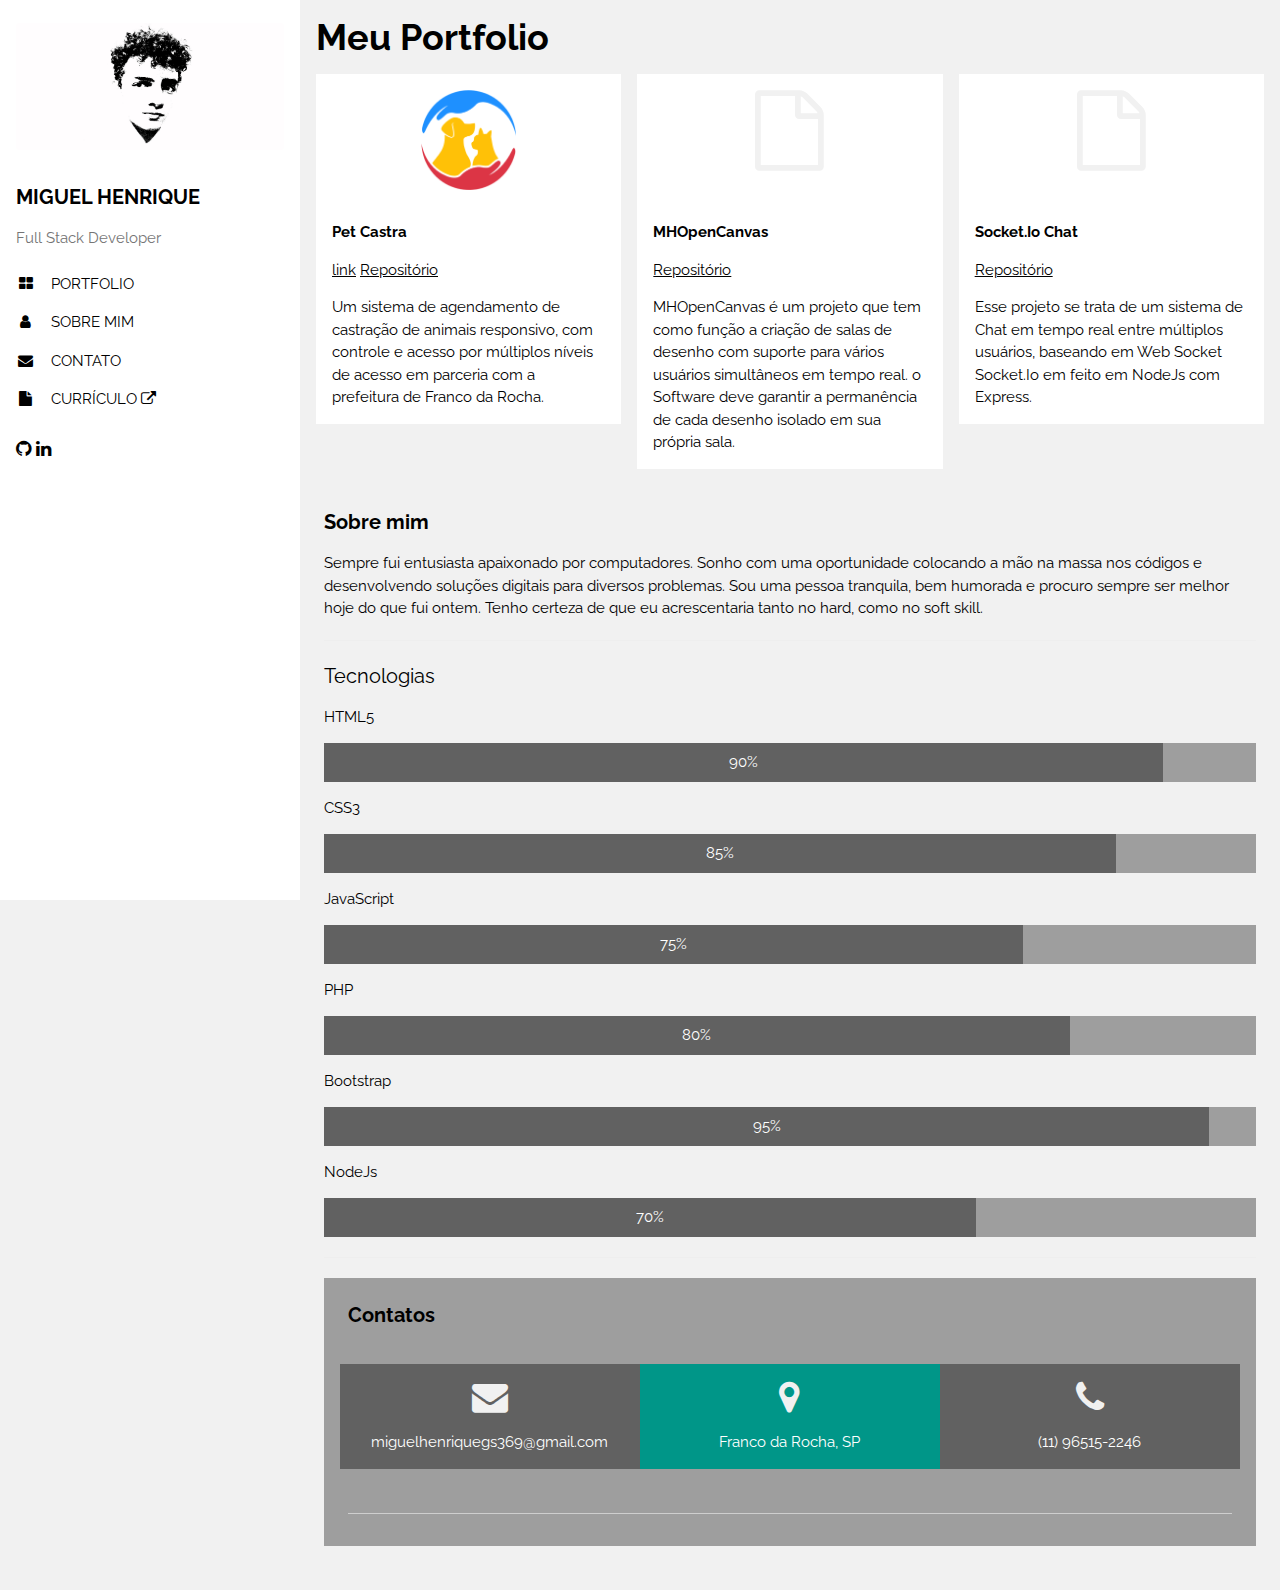
==== index.html @ a4852300 "pequenos ajustes" ====
<!DOCTYPE html>
<html>
<head>
<title>Meu Portfolio</title>
<meta charset="UTF-8">
<meta name="viewport" content="width=device-width, initial-scale=1">
<link rel="stylesheet" href="https://www.w3schools.com/w3css/4/w3.css">
<link rel="stylesheet" href="https://fonts.googleapis.com/css?family=Raleway">
<link rel="stylesheet" href="https://cdnjs.cloudflare.com/ajax/libs/font-awesome/4.7.0/css/font-awesome.min.css">
<style>
body,h1,h2,h3,h4,h5,h6 {font-family: "Raleway", sans-serif}
.link {font-style: none; text-decoration: none;}
</style>
</head>
<body class="w3-light-grey w3-content" style="max-width:1600px">

<!-- Sidebar/menu -->
<nav class="w3-sidebar w3-collapse w3-white w3-animate-left" style="z-index:3;width:300px;" id="mySidebar"><br>
  <div class="w3-container">
    <a href="#" onclick="w3_close()" class="w3-hide-large w3-right w3-jumbo w3-padding w3-hover-grey" title="close menu">
      <i class="fa fa-remove"></i>
    </a>
    <img src="./Imagens/Foto perfil.jpg" style="width:100%;" class="w3-round"><br><br>
    <h4><b>MIGUEL HENRIQUE</b></h4>
    <p class="w3-text-grey">Full Stack Developer</p>
  </div>
  <div class="w3-bar-block">
    <a href="#portfolio" onclick="w3_close()" class="w3-bar-item w3-button w3-padding"><i class="fa fa-th-large fa-fw w3-margin-right"></i>PORTFOLIO</a> 
    <a href="#about" onclick="w3_close()" class="w3-bar-item w3-button w3-padding"><i class="fa fa-user fa-fw w3-margin-right"></i>SOBRE MIM</a> 
    <a href="#contact" onclick="w3_close()" class="w3-bar-item w3-button w3-padding"><i class="fa fa-envelope fa-fw w3-margin-right"></i>CONTATO</a>
    <a href="./curriculum.html" target="_blank" class="w3-bar-item w3-button w3-padding"><i class="fa fa-file fa-fw w3-margin-right"></i>CURRÍCULO <i class="fa fa-external-link"></i></a> 
  </div>
  <div class="w3-panel w3-large">
    <a href="https://github.com/LeugiMH/" class="link" target="_blank">
        <i class="fa fa-github w3-hover-opacity"></i>
    </a>
    <a href="https://linkedin.com/in/miguel04/" class="link" target="_blank">
        <i class="fa fa-linkedin w3-hover-opacity"></i>
    </a>
  </div>
</nav>

<!-- Overlay effect when opening sidebar on small screens -->
<div class="w3-overlay w3-hide-large w3-animate-opacity" onclick="w3_close()" style="cursor:pointer" title="close side menu" id="myOverlay"></div>

<!-- !PAGE CONTENT! -->
<div class="w3-main" style="margin-left:300px">

  <!-- Header -->
	<header id="portfolio">
		<span class="w3-button w3-hide-large w3-xxlarge w3-hover-text-grey" onclick="w3_open()"><i class="fa fa-bars"></i></span>
		<div class="w3-container">
		<h1><b>Meu Portfolio</b></h1>
		</div>
	</header>
  
  <!-- First Photo Grid-->
  	<div class="w3-row-padding">
		<div class="w3-third w3-container w3-margin-bottom">
			<div class="w3-container w3-white">
				<center>
					<img src="./Imagens/LogoCP.png" alt="PetCastra" style="height:100px" class="w3-hover-opacity w3-margin">
				</center>
				<p><b>Pet Castra</b></p>
				<p>
					<a href="http://castracao.francodarocha.sp.gov.br/">link</a>
					<a href="https://github.com/Lonlas/CastraPet">Repositório</a><br>
				</p>
				<p>
					Um sistema de agendamento de castração de animais responsivo, com controle e acesso por múltiplos níveis de acesso em parceria com a prefeitura de Franco da Rocha.
				</p>
			</div>
		</div>
		<div class="w3-third w3-container w3-margin-bottom">
			<div class="w3-container w3-white">
				<center>
					<i class="fa fa-file-o w3-text-light-grey w3-margin" style="height:100px; font-size: 80px;"></i>
				</center>
				<p><b>MHOpenCanvas</b></p>
				<p>
					<a href="https://github.com/LeugiMH/MHOpenCanvas" target="_blank">Repositório</a>
				</p>
				<p>
					MHOpenCanvas é um projeto que tem como função a criação de salas de desenho com suporte para vários usuários simultâneos em tempo real. o Software deve garantir a permanência de cada desenho isolado em sua própria sala.
				</p>
			</div>
		</div>
		<div class="w3-third w3-container w3-margin-bottom">
			<div class="w3-container w3-white">
				<center>
					<i class="fa fa-file-o w3-text-light-grey w3-margin" style="height:100px; font-size: 80px;"></i>
				</center>
				<p><b>Socket.Io Chat</b></p>
				<p>
					<a href="https://github.com/LeugiMH/Socket.io.Chat" target="_blank">Repositório</a>
				</p>
				<p>
					Esse projeto se trata de um sistema de Chat em tempo real entre múltiplos usuários, baseando em Web Socket Socket.Io em feito em NodeJs com Express. 
				</p>
			</div>
		</div>
	</div>

  <!-- Images of Me -->
  <!--
    <div class="w3-row-padding w3-padding-16" id="about">
    <div class="w3-col m6">
      <img src="/w3images/avatar_g.jpg" alt="Me" style="width:100%">
    </div>
    <div class="w3-col m6">
      <img src="/w3images/me2.jpg" alt="Me" style="width:100%">
    </div>
  </div>
-->
  <div class="w3-container w3-padding-large" style="margin-bottom:32px">
    <h4 id="about"><b>Sobre mim</b></h4>
    <p>
        Sempre fui entusiasta apaixonado por computadores. Sonho com uma oportunidade colocando
        a mão na massa nos códigos e desenvolvendo soluções digitais para diversos problemas. Sou
        uma pessoa tranquila, bem humorada e procuro sempre ser melhor hoje do que fui ontem. Tenho
        certeza de que eu acrescentaria tanto no hard, como no soft skill.
    </p>
    <hr>
    
    <h4>Tecnologias</h4>
    <!-- Progress bars / Skills -->
    <p>HTML5</p>
    <div class="w3-grey">
      <div class="w3-container w3-dark-grey w3-padding w3-center" style="width:90%">90%</div>
    </div>
    <p>CSS3</p>
    <div class="w3-grey">
      <div class="w3-container w3-dark-grey w3-padding w3-center" style="width:85%">85%</div>
    </div>
    <p>JavaScript</p>
    <div class="w3-grey">
      <div class="w3-container w3-dark-grey w3-padding w3-center" style="width:75%">75%</div>
    </div>
    <p>PHP</p>
    <div class="w3-grey">
      <div class="w3-container w3-dark-grey w3-padding w3-center" style="width:80%">80%</div>
    </div>
    <p>Bootstrap</p>
    <div class="w3-grey">
      <div class="w3-container w3-dark-grey w3-padding w3-center" style="width:95%">95%</div>
    </div>
    <p>NodeJs</p>
    <div class="w3-grey">
      <div class="w3-container w3-dark-grey w3-padding w3-center" style="width:70%">70%</div>
    </div>
    <hr>
  
  <!-- Contact Section -->
  <div class="w3-container w3-padding-large w3-grey">
    <h4 id="contact"><b>Contatos</b></h4>
    <div class="w3-row-padding w3-center w3-padding-24" style="margin:0 -16px">
      <div class="w3-third w3-dark-grey">
        <p><i class="fa fa-envelope w3-xxlarge w3-text-light-grey"></i></p>
        <p>miguelhenriquegs369@gmail.com</p>
      </div>
      <div class="w3-third w3-teal">
        <p><i class="fa fa-map-marker w3-xxlarge w3-text-light-grey"></i></p>
        <p>Franco da Rocha, SP</p>
      </div>
      <div class="w3-third w3-dark-grey">
        <p><i class="fa fa-phone w3-xxlarge w3-text-light-grey"></i></p>
        <p>(11) 96515-2246</p>
      </div>
    </div>
    <hr class="w3-opacity">
  </div>


<!-- End page content -->
</div>

<script>
// Script to open and close sidebar
function w3_open() {
    document.getElementById("mySidebar").style.display = "block";
    document.getElementById("myOverlay").style.display = "block";
}
 
function w3_close() {
    document.getElementById("mySidebar").style.display = "none";
    document.getElementById("myOverlay").style.display = "none";
}
</script>

</body>
</html>
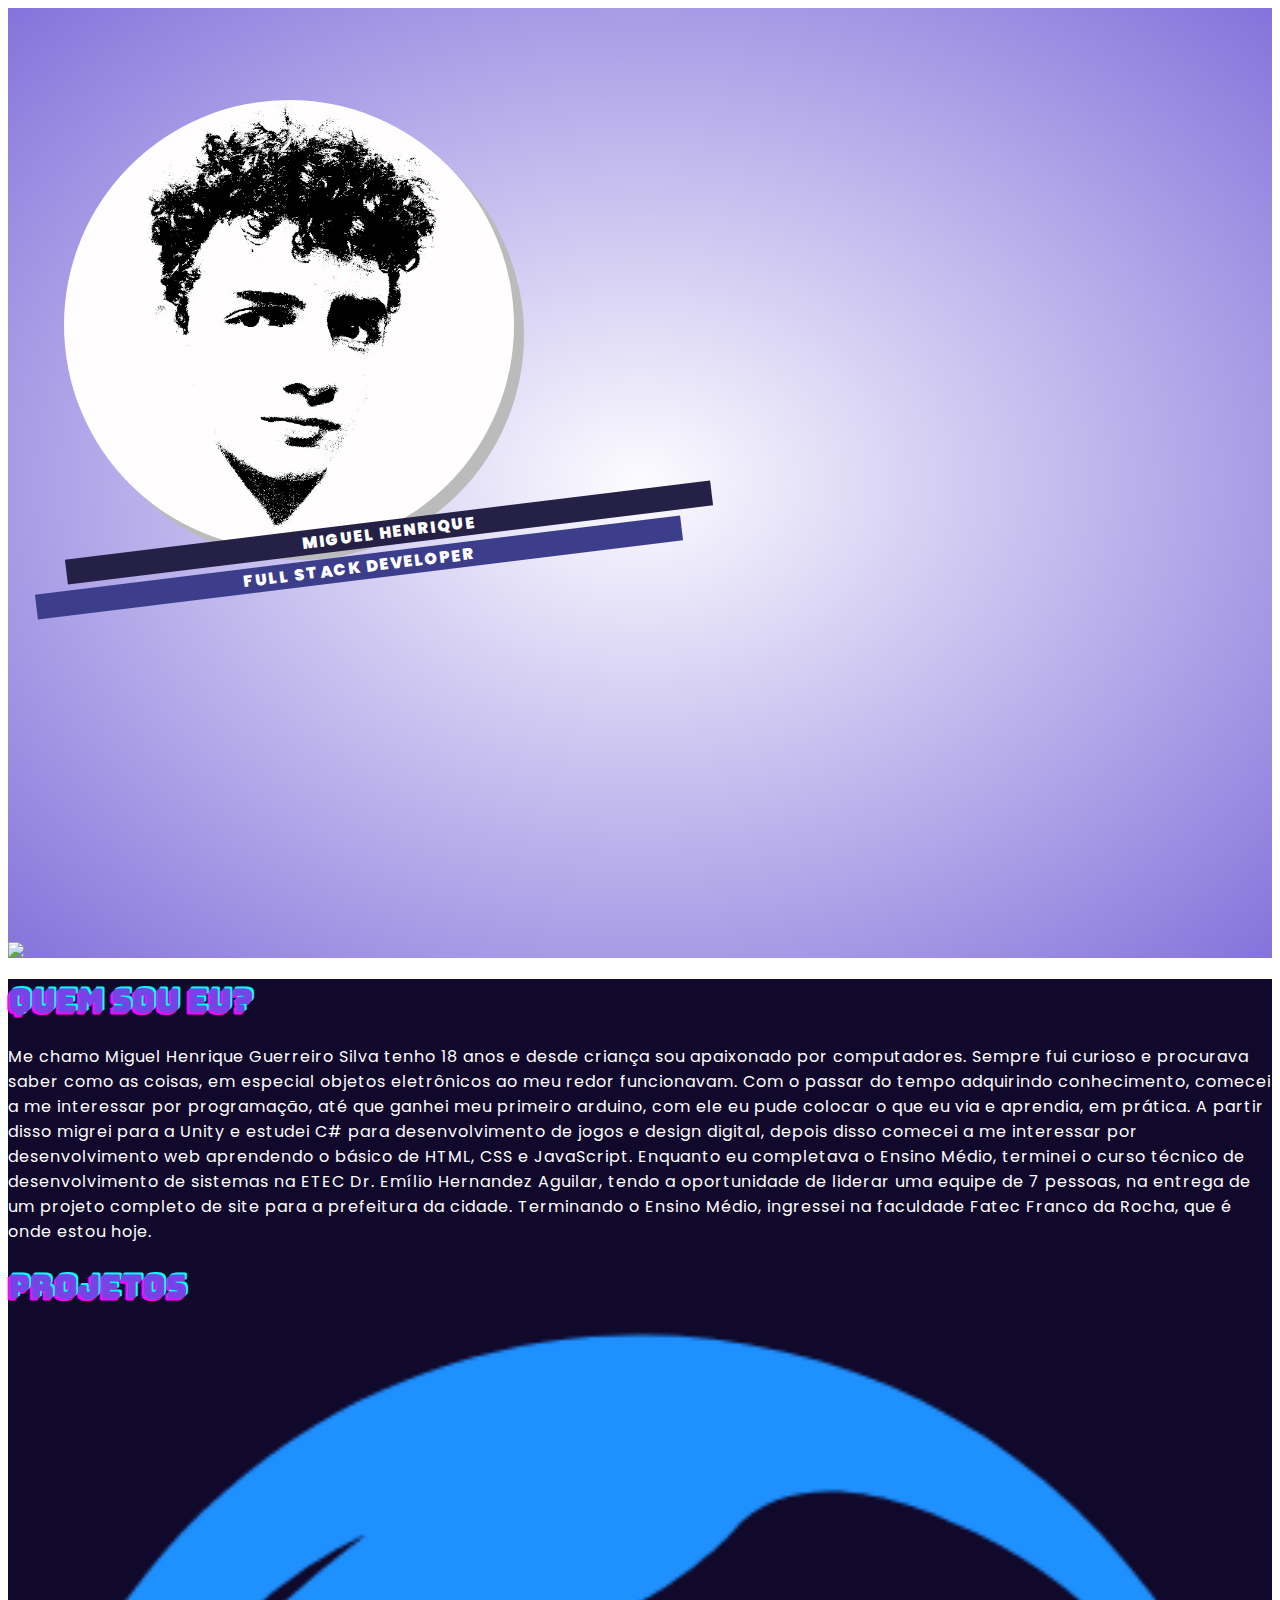
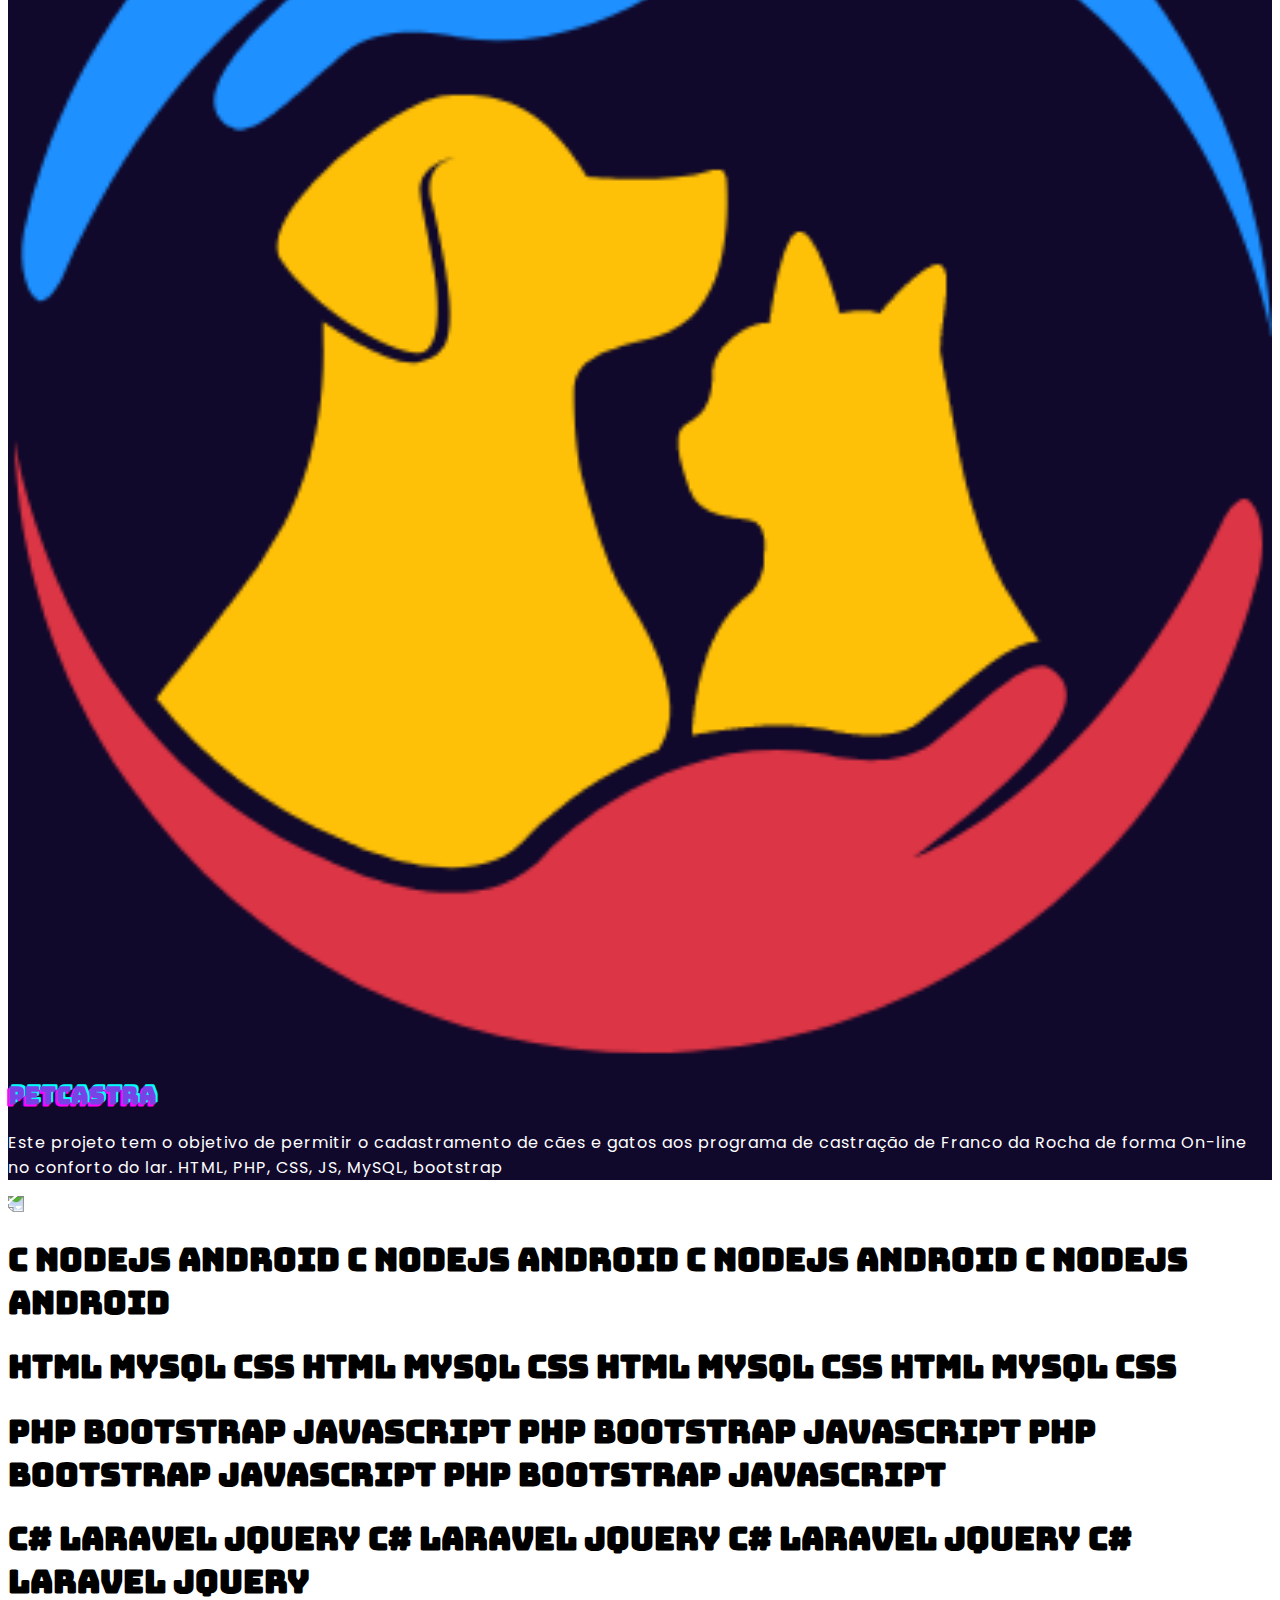
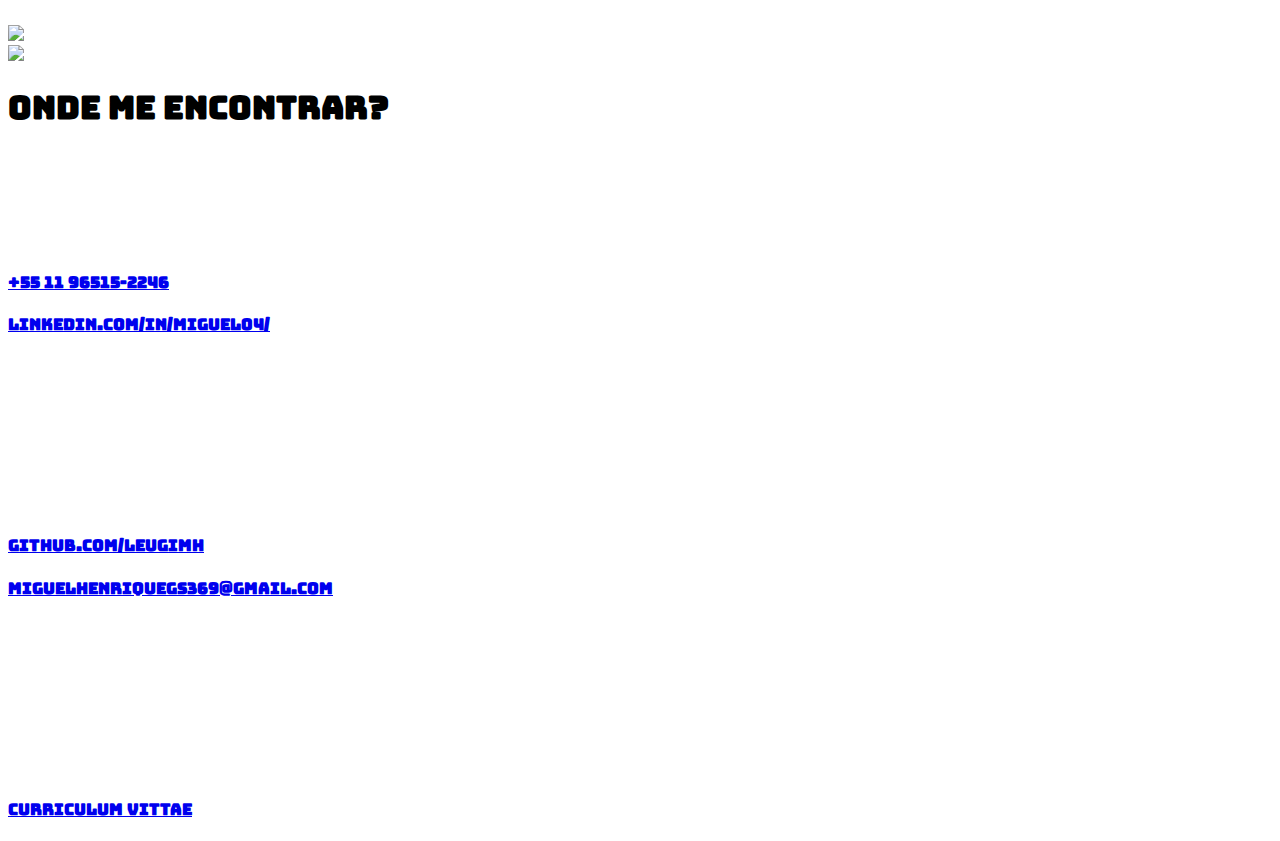
==== commit 6ffdebc7: "add CV file and page" ====
--- a/index.html
+++ b/index.html
@@ -1,191 +1,171 @@
 <!DOCTYPE html>
-<html>
+<html lang="en">
 <head>
-<title>Meu Portfolio</title>
-<meta charset="UTF-8">
-<meta name="viewport" content="width=device-width, initial-scale=1">
-<link rel="stylesheet" href="https://www.w3schools.com/w3css/4/w3.css">
-<link rel="stylesheet" href="https://fonts.googleapis.com/css?family=Raleway">
-<link rel="stylesheet" href="https://cdnjs.cloudflare.com/ajax/libs/font-awesome/4.7.0/css/font-awesome.min.css">
-<style>
-body,h1,h2,h3,h4,h5,h6 {font-family: "Raleway", sans-serif}
-.link {font-style: none; text-decoration: none;}
-</style>
+    <meta charset="UTF-8">
+    <meta http-equiv="X-UA-Compatible" content="IE=edge">
+    <meta name="viewport" content="width=device-width, initial-scale=1.0">
+    <link href="https://cdn.jsdelivr.net/npm/bootstrap@5.3.0-alpha3/dist/css/bootstrap.min.css" rel="stylesheet" integrity="sha384-KK94CHFLLe+nY2dmCWGMq91rCGa5gtU4mk92HdvYe+M/SXH301p5ILy+dN9+nJOZ" crossorigin="anonymous">
+    <link rel="preconnect" href="https://fonts.googleapis.com">
+    <link rel="preconnect" href="https://fonts.gstatic.com" crossorigin>
+    <link href="https://fonts.googleapis.com/css2?family=Bungee&family=Poppins:ital,wght@0,100;0,500;0,900;1,100;1,500;1,900&display=swap" rel="stylesheet">
+    <title>Miguel Henrique</title>
+    <link rel="stylesheet" href="./css/index.css">
+    <link rel="stylesheet" href="./css/texto.css">
+    <link rel="stylesheet" href="./css/responsividade.css">
+    <script src="https://kit.fontawesome.com/cdc4e6a791.js" crossorigin="anonymous"></script>
 </head>
-<body class="w3-light-grey w3-content" style="max-width:1600px">
-
-<!-- Sidebar/menu -->
-<nav class="w3-sidebar w3-collapse w3-white w3-animate-left" style="z-index:3;width:300px;" id="mySidebar"><br>
-  <div class="w3-container">
-    <a href="#" onclick="w3_close()" class="w3-hide-large w3-right w3-jumbo w3-padding w3-hover-grey" title="close menu">
-      <i class="fa fa-remove"></i>
-    </a>
-    <img src="./Imagens/Foto perfil.jpg" style="width:100%;" class="w3-round"><br><br>
-    <h4><b>MIGUEL HENRIQUE</b></h4>
-    <p class="w3-text-grey">Full Stack Developer</p>
-  </div>
-  <div class="w3-bar-block">
-    <a href="#portfolio" onclick="w3_close()" class="w3-bar-item w3-button w3-padding"><i class="fa fa-th-large fa-fw w3-margin-right"></i>PORTFOLIO</a> 
-    <a href="#about" onclick="w3_close()" class="w3-bar-item w3-button w3-padding"><i class="fa fa-user fa-fw w3-margin-right"></i>SOBRE MIM</a> 
-    <a href="#contact" onclick="w3_close()" class="w3-bar-item w3-button w3-padding"><i class="fa fa-envelope fa-fw w3-margin-right"></i>CONTATO</a>
-    <a href="./curriculum.html" target="_blank" class="w3-bar-item w3-button w3-padding"><i class="fa fa-file fa-fw w3-margin-right"></i>CURRÍCULO <i class="fa fa-external-link"></i></a> 
-  </div>
-  <div class="w3-panel w3-large">
-    <a href="https://github.com/LeugiMH/" class="link" target="_blank">
-        <i class="fa fa-github w3-hover-opacity"></i>
-    </a>
-    <a href="https://linkedin.com/in/miguel04/" class="link" target="_blank">
-        <i class="fa fa-linkedin w3-hover-opacity"></i>
-    </a>
-  </div>
-</nav>
-
-<!-- Overlay effect when opening sidebar on small screens -->
-<div class="w3-overlay w3-hide-large w3-animate-opacity" onclick="w3_close()" style="cursor:pointer" title="close side menu" id="myOverlay"></div>
-
-<!-- !PAGE CONTENT! -->
-<div class="w3-main" style="margin-left:300px">
-
-  <!-- Header -->
-	<header id="portfolio">
-		<span class="w3-button w3-hide-large w3-xxlarge w3-hover-text-grey" onclick="w3_open()"><i class="fa fa-bars"></i></span>
-		<div class="w3-container">
-		<h1><b>Meu Portfolio</b></h1>
-		</div>
-	</header>
-  
-  <!-- First Photo Grid-->
-  	<div class="w3-row-padding">
-		<div class="w3-third w3-container w3-margin-bottom">
-			<div class="w3-container w3-white">
-				<center>
-					<img src="./Imagens/LogoCP.png" alt="PetCastra" style="height:100px" class="w3-hover-opacity w3-margin">
-				</center>
-				<p><b>Pet Castra</b></p>
-				<p>
-					<a href="http://castracao.francodarocha.sp.gov.br/">link</a>
-					<a href="https://github.com/Lonlas/CastraPet">Repositório</a><br>
-				</p>
-				<p>
-					Um sistema de agendamento de castração de animais responsivo, com controle e acesso por múltiplos níveis de acesso em parceria com a prefeitura de Franco da Rocha.
-				</p>
-			</div>
-		</div>
-		<div class="w3-third w3-container w3-margin-bottom">
-			<div class="w3-container w3-white">
-				<center>
-					<i class="fa fa-file-o w3-text-light-grey w3-margin" style="height:100px; font-size: 80px;"></i>
-				</center>
-				<p><b>MHOpenCanvas</b></p>
-				<p>
-					<a href="https://github.com/LeugiMH/MHOpenCanvas" target="_blank">Repositório</a>
-				</p>
-				<p>
-					MHOpenCanvas é um projeto que tem como função a criação de salas de desenho com suporte para vários usuários simultâneos em tempo real. o Software deve garantir a permanência de cada desenho isolado em sua própria sala.
-				</p>
-			</div>
-		</div>
-		<div class="w3-third w3-container w3-margin-bottom">
-			<div class="w3-container w3-white">
-				<center>
-					<i class="fa fa-file-o w3-text-light-grey w3-margin" style="height:100px; font-size: 80px;"></i>
-				</center>
-				<p><b>Socket.Io Chat</b></p>
-				<p>
-					<a href="https://github.com/LeugiMH/Socket.io.Chat" target="_blank">Repositório</a>
-				</p>
-				<p>
-					Esse projeto se trata de um sistema de Chat em tempo real entre múltiplos usuários, baseando em Web Socket Socket.Io em feito em NodeJs com Express. 
-				</p>
-			</div>
-		</div>
-	</div>
-
-  <!-- Images of Me -->
-  <!--
-    <div class="w3-row-padding w3-padding-16" id="about">
-    <div class="w3-col m6">
-      <img src="/w3images/avatar_g.jpg" alt="Me" style="width:100%">
-    </div>
-    <div class="w3-col m6">
-      <img src="/w3images/me2.jpg" alt="Me" style="width:100%">
-    </div>
-  </div>
--->
-  <div class="w3-container w3-padding-large" style="margin-bottom:32px">
-    <h4 id="about"><b>Sobre mim</b></h4>
-    <p>
-        Sempre fui entusiasta apaixonado por computadores. Sonho com uma oportunidade colocando
-        a mão na massa nos códigos e desenvolvendo soluções digitais para diversos problemas. Sou
-        uma pessoa tranquila, bem humorada e procuro sempre ser melhor hoje do que fui ontem. Tenho
-        certeza de que eu acrescentaria tanto no hard, como no soft skill.
-    </p>
-    <hr>
-    
-    <h4>Tecnologias</h4>
-    <!-- Progress bars / Skills -->
-    <p>HTML5</p>
-    <div class="w3-grey">
-      <div class="w3-container w3-dark-grey w3-padding w3-center" style="width:90%">90%</div>
-    </div>
-    <p>CSS3</p>
-    <div class="w3-grey">
-      <div class="w3-container w3-dark-grey w3-padding w3-center" style="width:85%">85%</div>
-    </div>
-    <p>JavaScript</p>
-    <div class="w3-grey">
-      <div class="w3-container w3-dark-grey w3-padding w3-center" style="width:75%">75%</div>
-    </div>
-    <p>PHP</p>
-    <div class="w3-grey">
-      <div class="w3-container w3-dark-grey w3-padding w3-center" style="width:80%">80%</div>
-    </div>
-    <p>Bootstrap</p>
-    <div class="w3-grey">
-      <div class="w3-container w3-dark-grey w3-padding w3-center" style="width:95%">95%</div>
-    </div>
-    <p>NodeJs</p>
-    <div class="w3-grey">
-      <div class="w3-container w3-dark-grey w3-padding w3-center" style="width:70%">70%</div>
-    </div>
-    <hr>
-  
-  <!-- Contact Section -->
-  <div class="w3-container w3-padding-large w3-grey">
-    <h4 id="contact"><b>Contatos</b></h4>
-    <div class="w3-row-padding w3-center w3-padding-24" style="margin:0 -16px">
-      <div class="w3-third w3-dark-grey">
-        <p><i class="fa fa-envelope w3-xxlarge w3-text-light-grey"></i></p>
-        <p>miguelhenriquegs369@gmail.com</p>
-      </div>
-      <div class="w3-third w3-teal">
-        <p><i class="fa fa-map-marker w3-xxlarge w3-text-light-grey"></i></p>
-        <p>Franco da Rocha, SP</p>
-      </div>
-      <div class="w3-third w3-dark-grey">
-        <p><i class="fa fa-phone w3-xxlarge w3-text-light-grey"></i></p>
-        <p>(11) 96515-2246</p>
-      </div>
-    </div>
-    <hr class="w3-opacity">
-  </div>
-
-
-<!-- End page content -->
-</div>
-
-<script>
-// Script to open and close sidebar
-function w3_open() {
-    document.getElementById("mySidebar").style.display = "block";
-    document.getElementById("myOverlay").style.display = "block";
-}
- 
-function w3_close() {
-    document.getElementById("mySidebar").style.display = "none";
-    document.getElementById("myOverlay").style.display = "none";
-}
-</script>
-
+<body>
+    <section class="sec1">
+        <div class="splash">
+            <div class="icons">
+                <div class="icon i1">
+                    <img src="./Imagens/Foto perfil.jpg" height="100%" id="fotoPerfil" alt="">
+                </div>
+                <div class="icon i2"></div>
+                <div class="Nome py-3 h3" data-paralax="2">MIGUEL HENRIQUE</div>
+                <div class="Job py-2 h4" data-paralax="3">FULL STACK DEVELOPER</div>
+            </div>
+            <div class="blobs">
+                <div class="container-fluid p-0 blob b1" data-paralax="-3.3"></div>
+                <div class="container-fluid p-0 blob b2" data-paralax="-6.6"></div>
+                <div class="container-fluid p-0 blob blob-galaxia" data-paralax="-9.9"></div>
+            </div>
+        </div>
+        <div class="sistemP"></div>
+        <div class="wave1">
+            <img src="./Imagens/onda1.png" class="onda" width="100%">
+        </div>
+    </section>
+    <section class="sec2 row container-fluid p-0 px-sm-5 m-0" style="background: #11092C;">
+        <div class="col-xxl-6 px-3">
+            <div class="row px-lg-5">
+                <h1 class="display-1 h glitch text-start p-lg-5">
+                    QUEM SOU EU?
+                </h1>
+            </div>
+            <div class="row px-lg-6" style="color: white;">
+                <p class="h4">
+                    Me chamo <span class="destaque">Miguel Henrique Guerreiro Silva</span> tenho 18 anos e desde criança sou apaixonado por computadores. Sempre fui <span class="destaque">curioso</span> e procurava saber como as coisas, em especial objetos eletrônicos ao meu redor funcionavam. Com o passar do tempo adquirindo conhecimento, comecei a me interessar por programação, até que ganhei meu primeiro <span class="destaque">arduino</span>, com ele eu pude colocar o que eu via e aprendia, em prática. A partir disso migrei para a <span class="destaque">Unity </span> e estudei <span class="destaque">C# </span> para <span class="destaque"> desenvolvimento de jogos </span> e <span class="destaque"> design digital</span>, depois disso comecei a me interessar por <span class="destaque">desenvolvimento web</span> aprendendo o básico de <span class="destaque">HTML</span>, <span class="destaque">CSS</span> e <span class="destaque">JavaScript</span>. Enquanto eu completava o Ensino Médio, terminei o curso <span class="destaque">técnico de desenvolvimento de sistemas</span> na <span class="destaque">ETEC Dr. Emílio Hernandez Aguilar</span>, tendo a oportunidade de <span class="destaque">liderar</span> uma equipe de 7 pessoas, na entrega de um <span class="destaque">projeto completo de site para a prefeitura da cidade</span>. Terminando o Ensino Médio, ingressei na  faculdade <span class="destaque">Fatec Franco da Rocha</span>, que é onde estou hoje.                    
+                </p>
+            </div>    
+        </div>
+        <div class="col-xxl-6 px-3">
+            <div class="row px-lg-5 mt-3 mt-xxl-0">
+                <h1 class="display-1 h glitch text-start p-lg-5">
+                    Projetos
+                </h1>
+            </div>
+            <div class="row px-lg-6 mt-3" style="color: white;">
+                <div class="col-lg-3">
+                    <a href="http://castracao.francodarocha.sp.gov.br/sobre" target="_blank">
+                        <img src="Imagens/LogoCP.png" class="p-3 img bg-white" width="100%">
+                    </a>
+                </div>
+                <div class="col-lg-9 mt-2 mt-lg-0">
+                    <h2 class="h2 glitch h">
+                        PetCastra
+                    </h2>
+                    <p class="h4">
+                        Este projeto tem o objetivo de permitir o cadastramento de cães e gatos aos programa de castração de Franco da Rocha de forma On-line no conforto do lar. <span class="destaque">HTML, PHP, CSS, JS, MySQL, bootstrap</span>
+                    </p>
+                </div>
+            </div>    
+        </div>
+    </section>
+    <section class="sec3 container-fluid p-0 position-relative">
+            <img src="./Imagens/onda1.png" width="100%" class="onda position-absolute" style="transform: rotate(180deg); top: -1px; z-index: 1;">
+            <div class="slideContainer">
+                <div class="slide">
+                    <div class="slideRow" data-slide="10">
+                        <h1 class="h glow">C NODEJS ANDROID C NODEJS ANDROID C NODEJS ANDROID C NODEJS ANDROID</h1>
+                    </div>
+                </div>
+                <div class="slide">
+                    <div class="slideRow" data-slide="-10">
+                        <h1 class="h glow" >HTML MYSQL CSS HTML MYSQL CSS HTML MYSQL CSS HTML MYSQL CSS</h1>
+                    </div>
+                </div>
+                <div class="slide">
+                    <div class="slideRow" data-slide="10">
+                        <h1 class="h glow">PHP BOOTSTRAP JAVASCRIPT PHP BOOTSTRAP JAVASCRIPT PHP BOOTSTRAP JAVASCRIPT PHP BOOTSTRAP JAVASCRIPT</h1>
+                    </div>
+                </div>
+                <div class="slide">
+                    <div class="slideRow" data-slide="-10">
+                        <h1 class="h glow">C# LARAVEL JQUERY C# LARAVEL JQUERY C# LARAVEL JQUERY C# LARAVEL JQUERY</h1>
+                    </div>
+                </div>
+            </div>
+        <img src="Imagens/onda.png" class="onda position-absolute" width="100%" style="bottom:-1px;">
+    </section>
+    <section class="sec4 container-fluid p-0 row m-0">
+        <div class="row m-0">
+            <div class="col-xl-6">
+                <img src="Imagens/astronauta.png" class="onda astronauta" width="100%" data-paralax="-3">
+            </div>
+            <div class="col-xl-6">
+                <div class="container-fluid m-0">
+                    <h1 class="display-1 h">
+                        Onde me encontrar?
+                    </h1>
+                    <a href="https://wa.me/5511965152246" target="_blank" class="row m-0 my-3 my-md-5  contatos">
+                        <div class="col-3 d-flex text-center justify-content-center align-items-center bg-white" style=" height:100px;">
+                            <i class="fa-brands fa-square-whatsapp icone" style="color:#25D366;"></i>
+                        </div>
+                        <div class="col-9 d-flex align-items-center justify-content-center">
+                            <h4 class="h m-0 contato-texto">
+                                +55 11 96515-2246
+                            </h4> 
+                        </div>
+                    </a>
+                    <a href="https://linkedin.com/in/miguel04/" target="_blank" class="row m-0 my-3 my-md-5 contatos">
+                        <div class="col-9 d-flex text-center justify-content-center align-items-center" style=" height:100px;">
+                            <h4 class="h m-0 contato-texto">
+                                linkedin.com/in/miguel04/
+                            </h4> 
+                        </div>
+                        <div class="col-3 d-flex align-items-center justify-content-center bg-white">
+                            <i class="fa-brands fa-linkedin icone" style="color:#0077B5;"></i>
+                        </div>
+                    </a>
+                    <a href="https://github.com/LeugiMH" target="_blank" class="row m-0 my-3 my-md-5 contatos">
+                        <div class="col-3 d-flex text-center justify-content-center align-items-center bg-white" style=" height:100px;">
+                            <i class="fa-brands fa-github icone" style="color:black;"></i>
+                        </div>
+                        <div class="col-9 d-flex align-items-center justify-content-center">
+                            <h4 class="h m-0 contato-texto">
+                                github.com/LeugiMH
+                            </h4> 
+                        </div>
+                    </a>
+                    <a href="mailto:miguelhenriquegs369@gmail.com"class="row m-0 my-3 my-md-5 contatos">
+                        <div class="col-9 d-flex text-center justify-content-center align-items-center" style=" height:100px;">
+                            <h4 class="h m-0 contato-texto">
+                                miguelhenriquegs369@gmail.com
+                            </h4> 
+                        </div>
+                        <div class="col-3 d-flex align-items-center justify-content-center bg-white">
+                            <i class="fa-solid fa-envelope icone" style="color: var(--cor2);"></i>
+                        </div>
+                    </a>
+                    <a href="curriculum.html"class="row m-0 my-3 my-md-5 contatos">
+                        <div class="col-3 d-flex text-center justify-content-center align-items-center bg-white" style=" height:100px;">
+                            <i class="fa-solid fa-id-card icone" style="color: var(--cor3);"></i>
+                        </div>
+                        <div class="col-9 d-flex align-items-center justify-content-center ">
+                            <h4 class="h m-0 contato-texto">
+                                Curriculum Vittae
+                            </h4> 
+                        </div>
+                    </a>
+                </div>
+            </div>
+        </div>
+    </section>
+    <section class="sec5 container-fluid p-0">
+        <!--<img src="./Imagens/onda.png" width="100%" class="onda position-relative" style="transform: rotate(180deg); top: -2px;">-->
+    </section>
+    <script src="https://cdn.jsdelivr.net/npm/bootstrap@5.3.0-alpha3/dist/js/bootstrap.bundle.min.js" integrity="sha384-ENjdO4Dr2bkBIFxQpeoTz1HIcje39Wm4jDKdf19U8gI4ddQ3GYNS7NTKfAdVQSZe" crossorigin="anonymous"></script>
+    <script src="./js/index.js"></script>
 </body>
 </html>
--- a/css/index.css
+++ b/css/index.css
@@ -0,0 +1,129 @@
+:root
+{
+    --gab-blob:50px;
+    --blob-size:calc(1.5);
+    --blob-width:calc(500px);
+    --blob-height:calc(415px);
+    --icon-size:450px;
+    --sec1-height:950px;
+}
+body
+{
+    overflow-x: auto;
+}
+.sec1{
+    background: radial-gradient( #fcfcff,#8473db);
+    min-height: var(--sec1-height);
+}
+.sec2{
+    min-height: 100px;
+}
+.sistemP{
+    position: absolute;
+    width: 100%;
+    height: var(--sec1-height);
+    background: url(../Imagens/SistemaP.png);
+    background-size: 100vw;
+    background-repeat: no-repeat;
+    z-index: 1;
+}
+.wave1{
+    position: relative;
+    display: flex;
+    align-items: end;
+    width: 100%;
+    height: var(--sec1-height);
+    z-index: 11;
+}
+.splash{
+    position: absolute;
+    top: 100px;
+    left:5%;
+    z-index: 10;
+}
+.Nome{
+    position: relative;
+    bottom: 30px;
+    width: 650px;
+    height: max-content;
+    background: #252045;
+    color: white;
+    transform: rotate(-7deg);
+    z-index: 12;
+}
+.Job{
+    position: relative;
+    bottom: 20px;
+    left: -30px;
+    width: 650px;
+    height: auto;
+    background: #3D3E8B;
+    color: white;
+    transform: rotate(-7deg);
+    z-index: 12;
+}
+
+.icons{
+    position: absolute;
+}
+.icon{
+    height: var(--icon-size);
+    width: var(--icon-size);
+    border-radius: 100%;
+}
+.i1{      
+    background: #fff;
+    display: flex;
+    justify-content: center;
+    overflow: hidden;
+    z-index: 1;
+}
+.i2{
+    background: #bbb;
+    position: absolute;
+    top: 10px;
+    left: 10px;
+    z-index: -1;
+}
+.blobs{
+    position: relative;
+    width: calc(var(--blob-size)*var(--blob-width));
+    height: fit-content;
+    top: -70px;
+    left: 0px;
+}
+.blob{
+    position: absolute;
+
+    height: calc(var(--blob-size)*var(--blob-height));
+    -webkit-mask-image: url(../Imagens/blob.png);
+    -webkit-mask-repeat: no-repeat;
+    -webkit-mask-size: calc(var(--blob-size)*var(--blob-width));
+}
+.blob.b1{
+    background: linear-gradient(135deg, #7e7df1, #111d3f);
+    z-index: -2;
+}
+.blob.b2{
+    background: linear-gradient(135deg, #000, #2523a0);
+    z-index: -3;
+    transform: translate(calc(var(--gab-blob)), calc(var(--gab-blob)));  
+}
+.blob-galaxia{
+    background: url(../Imagens/Space.jpg);
+    background-size: auto;
+    background-repeat: round !important;
+    z-index: -4;
+    transform: translate(calc(var(--gab-blob)*2), calc(var(--gab-blob)*2));
+
+    animation: 50s linear infinite galaxia !important;
+}
+
+@keyframes galaxia{
+    0%{
+        background-position-x: 0px;
+    }
+    100%{
+        background-position-x: -100vw;
+    }
+}
--- a/css/texto.css
+++ b/css/texto.css
@@ -0,0 +1,19 @@
+.h{
+    font-family: 'Bungee';
+}
+.glitch{
+    color: #7843E6;
+    text-shadow: 
+        2px -2px #00FFFF, 
+        -2px 2px#FF00FF;
+}
+p{
+    font-family: 'poppins';
+    letter-spacing: 1px;
+}
+.Nome,.Job{
+    font-family: 'poppins';
+    text-align: center;
+    letter-spacing: 0.1rem;
+    font-weight: 900;
+}--- a/css/responsividade.css
+++ b/css/responsividade.css
@@ -0,0 +1,96 @@
+@media only screen and (min-width: 2000px) {
+    :root{
+        --icon-size:calc(400px * 2);
+        --blob-width:calc(500px * 2);
+        --blob-height:calc(415px * 2);
+        --gab-blob:calc(40px * 2);
+        --sec1-height:calc(900px * 2);
+    }
+    .Nome{
+        bottom: 20px;
+        font-size: 4rem;
+        width: 1200px;
+        padding-top: 5px !important;
+        padding-bottom: 5px !important;
+        height: max-content;
+    }
+    .Job{
+        bottom: 0;
+        font-size: 3rem;
+        padding-top: 2px !important;
+        padding-bottom: 2px !important;
+        width: 1200px;
+        height: max-content;
+    }
+    .blobs{
+        top:-30px;
+    }
+    .splash{
+        bottom: calc(50% + 700px);
+    }
+}
+@media only screen and (max-width:1000px){
+    :root{
+        --icon-size:calc(400px / 2);
+        --blob-width:calc(500px / 2);
+        --blob-height:calc(415px / 2);
+        --gab-blob:calc(40px / 2);
+        --sec1-height:calc(500px);
+    }
+    .Nome{
+        bottom: 20px;
+        font-size: 1rem;
+        width: 350px;
+        padding-top: 5px !important;
+        padding-bottom: 5px !important;
+        height: max-content;
+    }
+    .Job{
+        bottom: 10px;
+        font-size: 0.8rem;
+        padding-top: 2px !important;
+        padding-bottom: 2px !important;
+        width: 350px;
+        height: max-content;
+    }
+    .blobs{
+        top:-30px;
+    }
+    .splash{
+        top: 120px;
+    }
+}
+@media only screen and (max-width:500px){
+    :root{
+        --icon-size:calc(400px / 3);
+        --blob-width:calc(500px / 3);
+        --blob-height:calc(415px / 3);
+        --gab-blob:calc(40px / 3);
+        --sec1-height:300px;
+    }
+    .Nome{
+        bottom: 20px;
+        font-size: 0.8rem;
+        width: 200px;
+        padding-top: 5px !important;
+        padding-bottom: 5px !important;
+        height: max-content;
+    }
+    .Job{
+        bottom: 20px;
+        font-size: 0.6rem;
+        padding-top: 2px !important;
+        padding-bottom: 2px !important;
+        width: 200px;
+        height: max-content;
+    }
+    .blobs{
+        top:-20px;
+    }
+    .splash{
+        top: 50px;
+    }
+    .h{
+        font-size: 1.5rem;
+    }
+}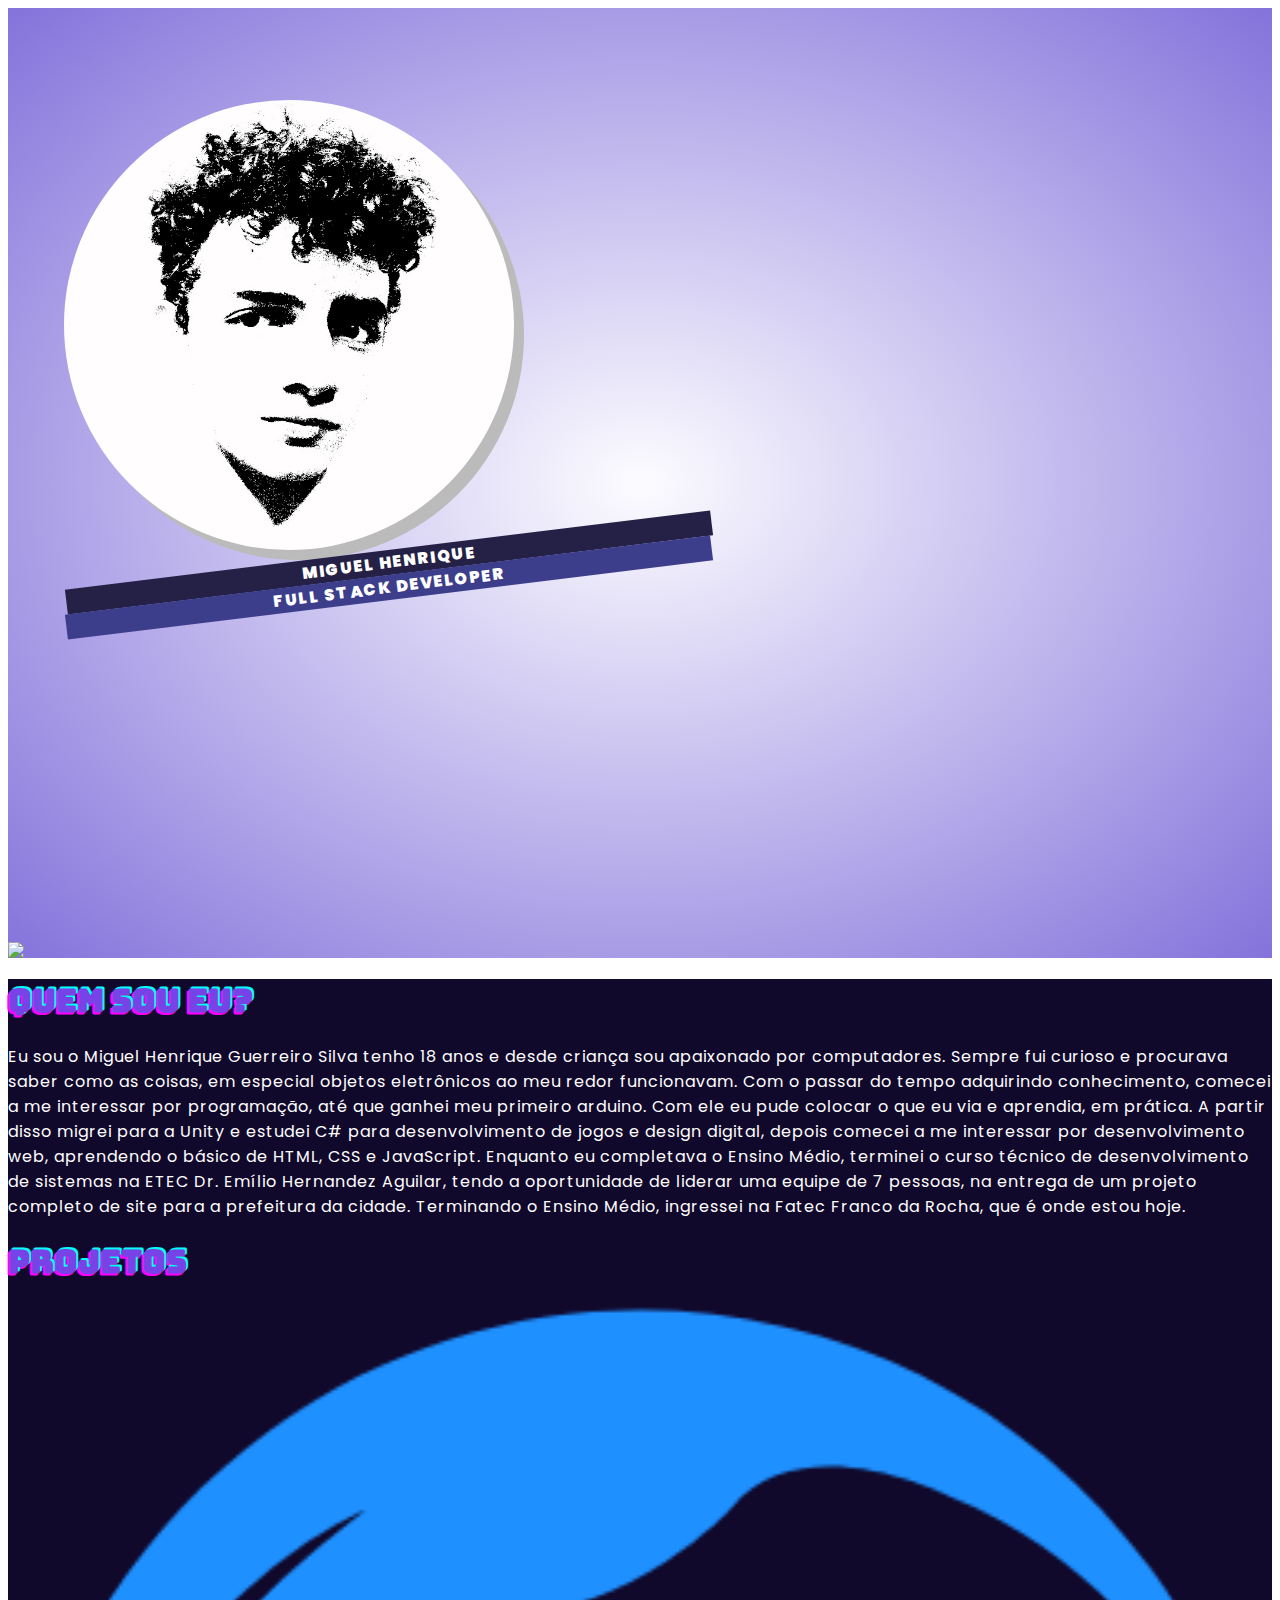
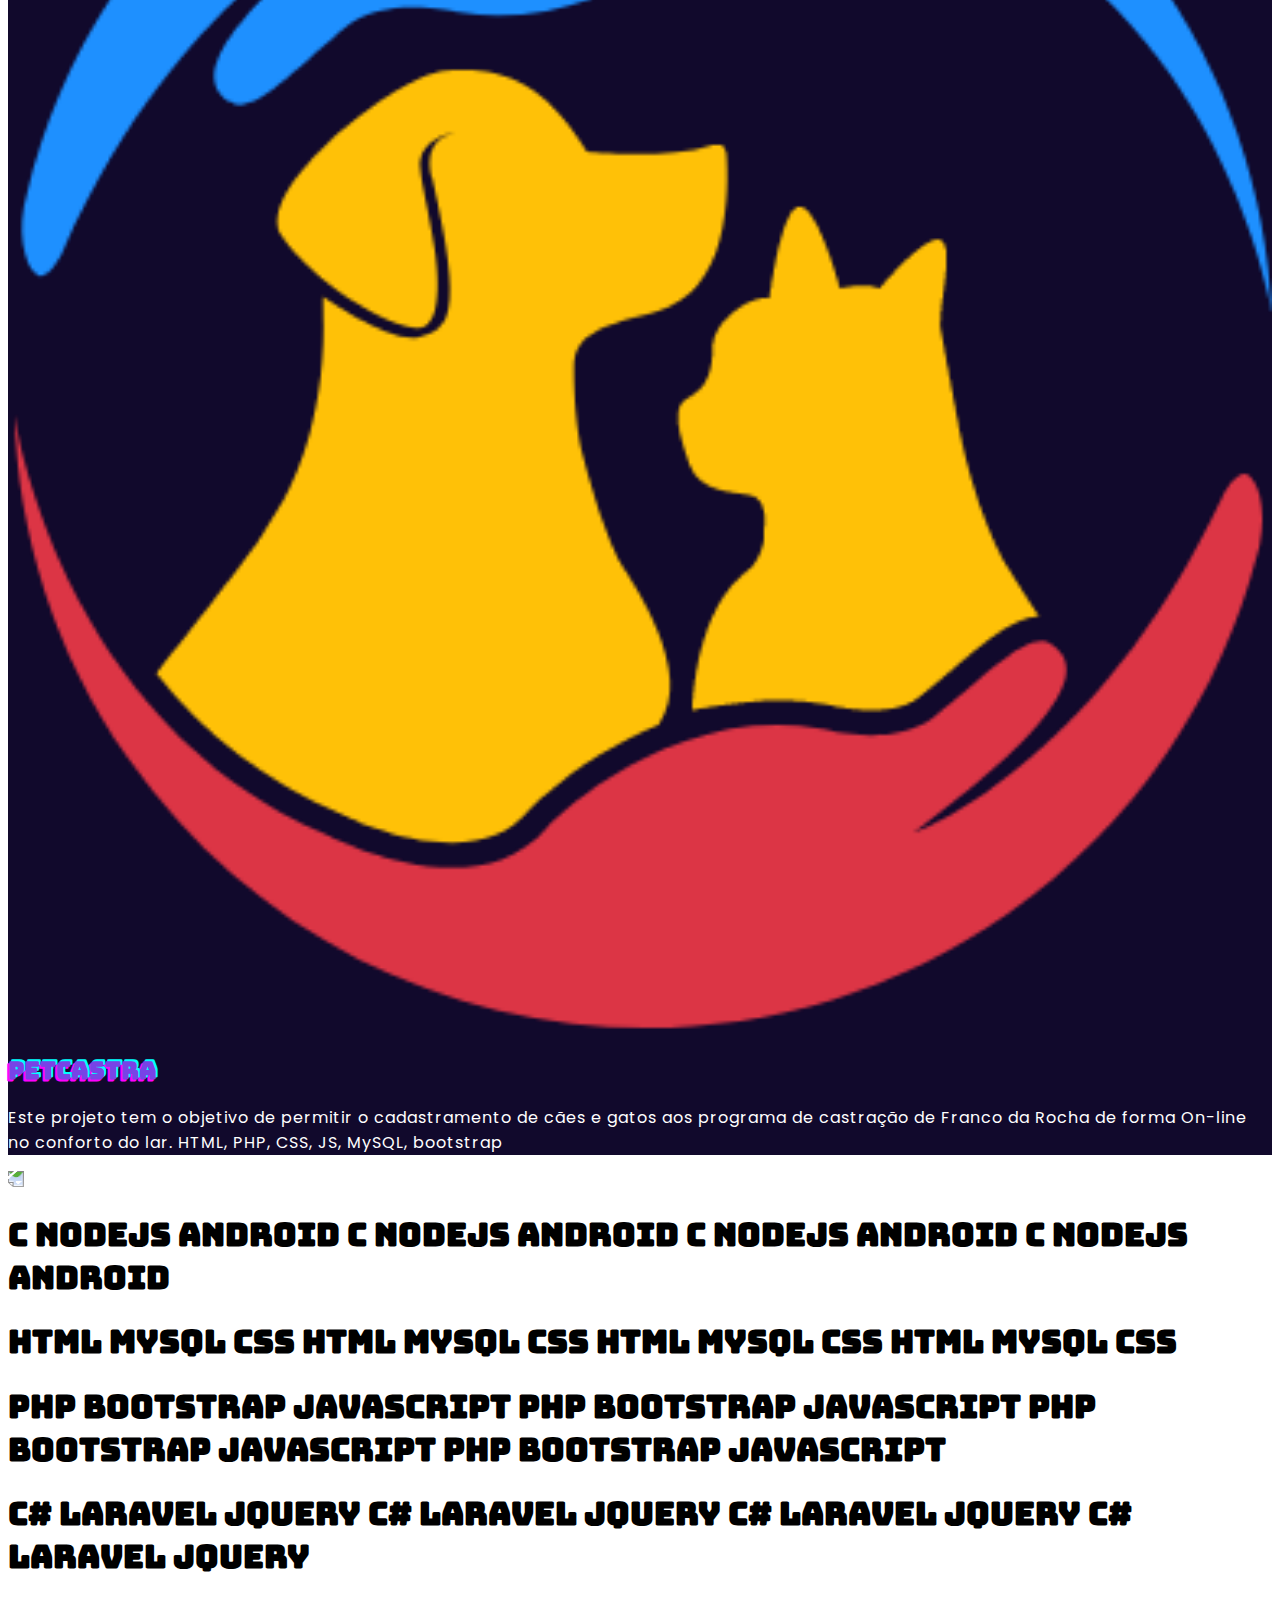
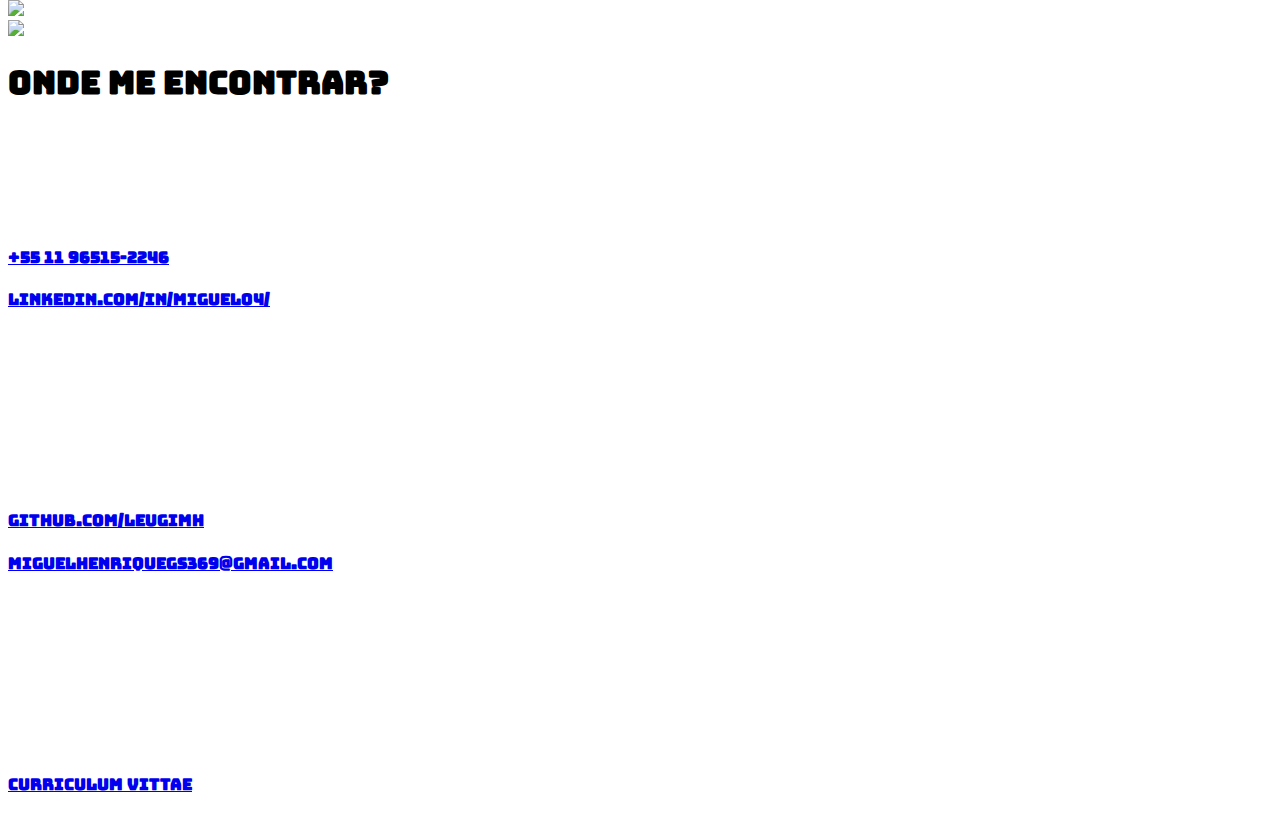
==== commit accdaa3c: "glow responsifity and gyro" ====
--- a/index.html
+++ b/index.html
@@ -45,7 +45,7 @@
             </div>
             <div class="row px-lg-6" style="color: white;">
                 <p class="h4">
-                    Me chamo <span class="destaque">Miguel Henrique Guerreiro Silva</span> tenho 18 anos e desde criança sou apaixonado por computadores. Sempre fui <span class="destaque">curioso</span> e procurava saber como as coisas, em especial objetos eletrônicos ao meu redor funcionavam. Com o passar do tempo adquirindo conhecimento, comecei a me interessar por programação, até que ganhei meu primeiro <span class="destaque">arduino</span>, com ele eu pude colocar o que eu via e aprendia, em prática. A partir disso migrei para a <span class="destaque">Unity </span> e estudei <span class="destaque">C# </span> para <span class="destaque"> desenvolvimento de jogos </span> e <span class="destaque"> design digital</span>, depois disso comecei a me interessar por <span class="destaque">desenvolvimento web</span> aprendendo o básico de <span class="destaque">HTML</span>, <span class="destaque">CSS</span> e <span class="destaque">JavaScript</span>. Enquanto eu completava o Ensino Médio, terminei o curso <span class="destaque">técnico de desenvolvimento de sistemas</span> na <span class="destaque">ETEC Dr. Emílio Hernandez Aguilar</span>, tendo a oportunidade de <span class="destaque">liderar</span> uma equipe de 7 pessoas, na entrega de um <span class="destaque">projeto completo de site para a prefeitura da cidade</span>. Terminando o Ensino Médio, ingressei na  faculdade <span class="destaque">Fatec Franco da Rocha</span>, que é onde estou hoje.                    
+                    Eu sou o <span class="destaque">Miguel Henrique Guerreiro Silva</span> tenho 18 anos e desde criança sou apaixonado por computadores. Sempre fui <span class="destaque">curioso</span> e procurava saber como as coisas, em especial objetos eletrônicos ao meu redor funcionavam. Com o passar do tempo adquirindo conhecimento, comecei a me interessar por programação, até que ganhei meu primeiro <span class="destaque">arduino</span>. Com ele eu pude colocar o que eu via e aprendia, em prática. A partir disso migrei para a <span class="destaque">Unity </span> e estudei <span class="destaque">C# </span> para <span class="destaque"> desenvolvimento de jogos </span> e <span class="destaque"> design digital</span>, depois comecei a me interessar por <span class="destaque">desenvolvimento web</span>, aprendendo o básico de <span class="destaque">HTML</span>, <span class="destaque">CSS</span> e <span class="destaque">JavaScript</span>. Enquanto eu completava o Ensino Médio, terminei o curso <span class="destaque">técnico de desenvolvimento de sistemas</span> na <span class="destaque">ETEC Dr. Emílio Hernandez Aguilar</span>, tendo a oportunidade de <span class="destaque">liderar</span> uma equipe de 7 pessoas, na entrega de um <span class="destaque">projeto completo de site para a prefeitura da cidade</span>. Terminando o Ensino Médio, ingressei na <span class="destaque">Fatec Franco da Rocha</span>, que é onde estou hoje.                    
                 </p>
             </div>    
         </div>
@@ -76,22 +76,22 @@
             <img src="./Imagens/onda1.png" width="100%" class="onda position-absolute" style="transform: rotate(180deg); top: -1px; z-index: 1;">
             <div class="slideContainer">
                 <div class="slide">
-                    <div class="slideRow" data-slide="10">
+                    <div class="slideRow" data-slide="1">
                         <h1 class="h glow">C NODEJS ANDROID C NODEJS ANDROID C NODEJS ANDROID C NODEJS ANDROID</h1>
                     </div>
                 </div>
                 <div class="slide">
-                    <div class="slideRow" data-slide="-10">
+                    <div class="slideRow" data-slide="-1">
                         <h1 class="h glow" >HTML MYSQL CSS HTML MYSQL CSS HTML MYSQL CSS HTML MYSQL CSS</h1>
                     </div>
                 </div>
                 <div class="slide">
-                    <div class="slideRow" data-slide="10">
+                    <div class="slideRow" data-slide="1">
                         <h1 class="h glow">PHP BOOTSTRAP JAVASCRIPT PHP BOOTSTRAP JAVASCRIPT PHP BOOTSTRAP JAVASCRIPT PHP BOOTSTRAP JAVASCRIPT</h1>
                     </div>
                 </div>
                 <div class="slide">
-                    <div class="slideRow" data-slide="-10">
+                    <div class="slideRow" data-slide="-1">
                         <h1 class="h glow">C# LARAVEL JQUERY C# LARAVEL JQUERY C# LARAVEL JQUERY C# LARAVEL JQUERY</h1>
                     </div>
                 </div>
@@ -105,6 +105,9 @@
             </div>
             <div class="col-xl-6">
                 <div class="container-fluid m-0">
+                    <p id="alpha">alpha</p>
+                    <p id="gamma">gamma</p>
+                    <p id="beta">beta</p>                        
                     <h1 class="display-1 h">
                         Onde me encontrar?
                     </h1>
@@ -154,7 +157,7 @@
                         </div>
                         <div class="col-9 d-flex align-items-center justify-content-center ">
                             <h4 class="h m-0 contato-texto">
-                                Curriculum Vittae
+                                Curriculum Vittae <i class="fa-solid fa-arrow-up-right-from-square"></i>
                             </h4> 
                         </div>
                     </a>
--- a/css/responsividade.css
+++ b/css/responsividade.css
@@ -7,19 +7,19 @@
         --sec1-height:calc(900px * 2);
     }
     .Nome{
-        bottom: 20px;
         font-size: 4rem;
         width: 1200px;
-        padding-top: 5px !important;
-        padding-bottom: 5px !important;
+        padding-top: 20px !important;
+        padding-bottom: 20px !important;
+        transform: rotate(-7deg) translateY(-20px);
         height: max-content;
     }
     .Job{
-        bottom: 0;
         font-size: 3rem;
-        padding-top: 2px !important;
-        padding-bottom: 2px !important;
+        padding-top: 10px !important;
+        padding-bottom: 10px !important;
         width: 1200px;
+        transform: rotate(-7deg) translate(-60px,0px);
         height: max-content;
     }
     .blobs{
@@ -38,19 +38,19 @@
         --sec1-height:calc(500px);
     }
     .Nome{
-        bottom: 20px;
         font-size: 1rem;
         width: 350px;
-        padding-top: 5px !important;
-        padding-bottom: 5px !important;
+        padding-top: 10px !important;
+        padding-bottom: 10px !important;
+        transform: rotate(-7deg) translate(0, -20px);
         height: max-content;
     }
     .Job{
-        bottom: 10px;
         font-size: 0.8rem;
-        padding-top: 2px !important;
-        padding-bottom: 2px !important;
+        padding-top: 5px !important;
+        padding-bottom: 5px !important;
         width: 350px;
+        transform: rotate(-7deg) translate(-30, -10px);
         height: max-content;
     }
     .blobs{
@@ -58,6 +58,16 @@
     }
     .splash{
         top: 120px;
+    }
+    .sec4{
+        background-size: 90%;
+        background-position: -100px 100px;
+    }
+    .astronauta{
+        width: 90%;
+    }
+    .contato-texto{
+        font-size: .8rem !important;
     }
 }
 @media only screen and (max-width:500px){
@@ -72,15 +82,15 @@
         bottom: 20px;
         font-size: 0.8rem;
         width: 200px;
-        padding-top: 5px !important;
-        padding-bottom: 5px !important;
+        padding-top: 7px !important;
+        padding-bottom: 7px !important;
         height: max-content;
     }
     .Job{
         bottom: 20px;
         font-size: 0.6rem;
-        padding-top: 2px !important;
-        padding-bottom: 2px !important;
+        padding-top: 5px !important;
+        padding-bottom: 5px !important;
         width: 200px;
         height: max-content;
     }
@@ -93,4 +103,22 @@
     .h{
         font-size: 1.5rem;
     }
+    .icone{
+        font-size: 50px;
+    }
+    .contato-texto{
+        font-size: .6rem !important;
+    }
+    .glitch{
+        color: var(--cor-destaque);
+        text-shadow: 
+            1px -1px #00FFFF, 
+            -1px 1px#FF00FF;
+    }
+    .glow{
+        word-spacing: 1rem;
+        text-shadow: 
+        4px 4px #fff;
+        line-height: 50px;
+    }
 }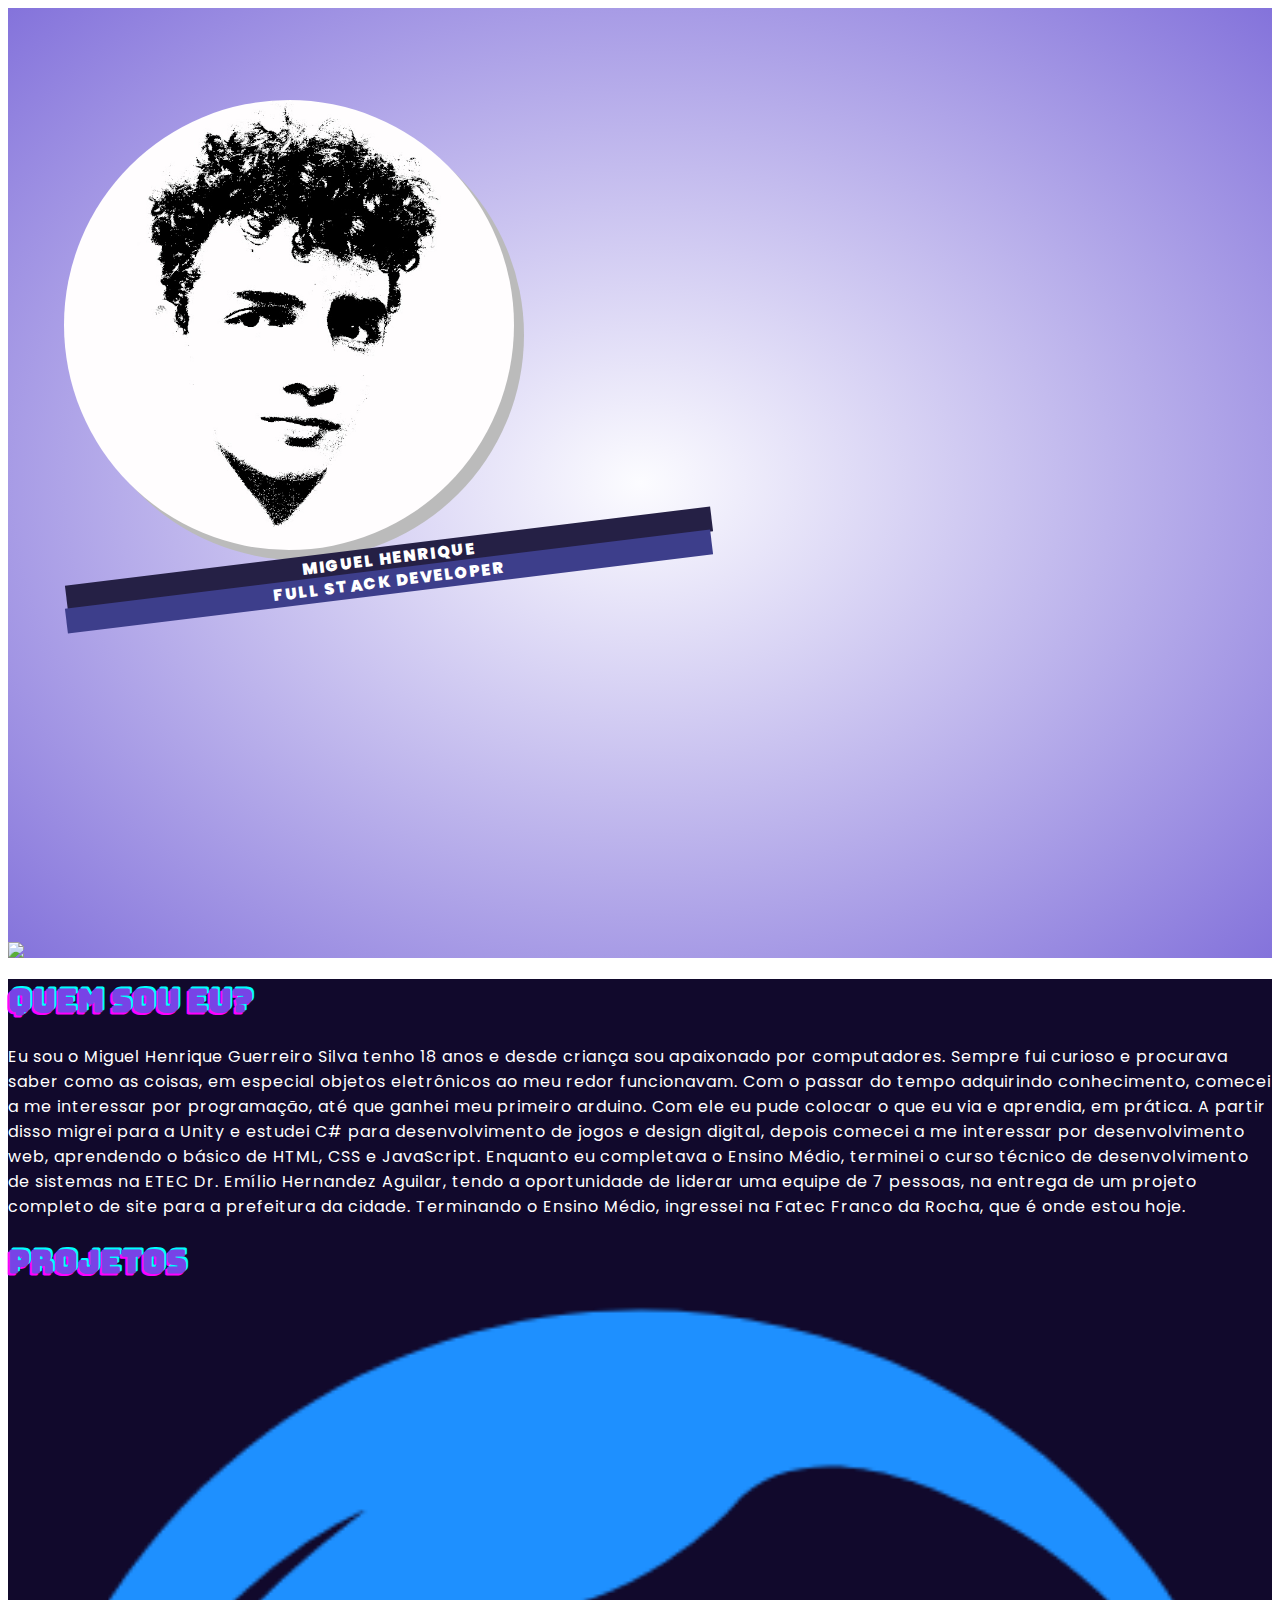
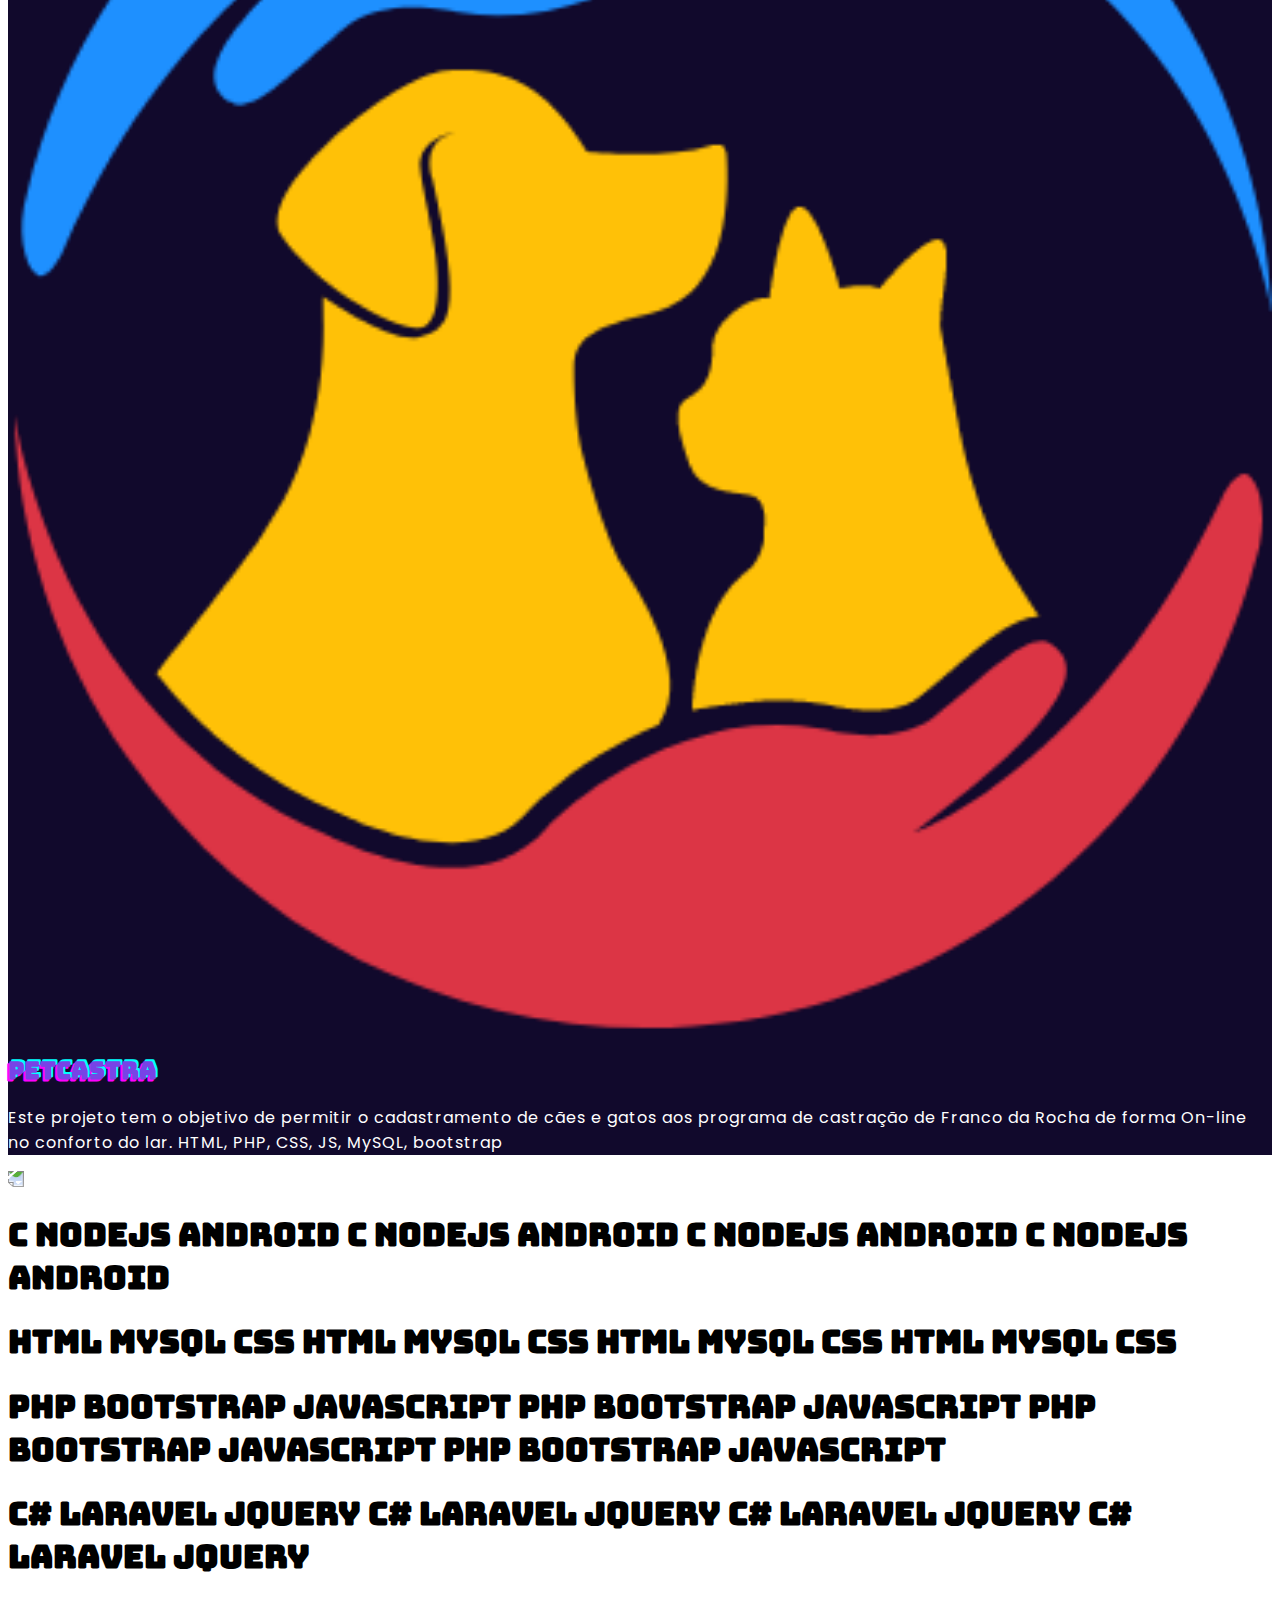
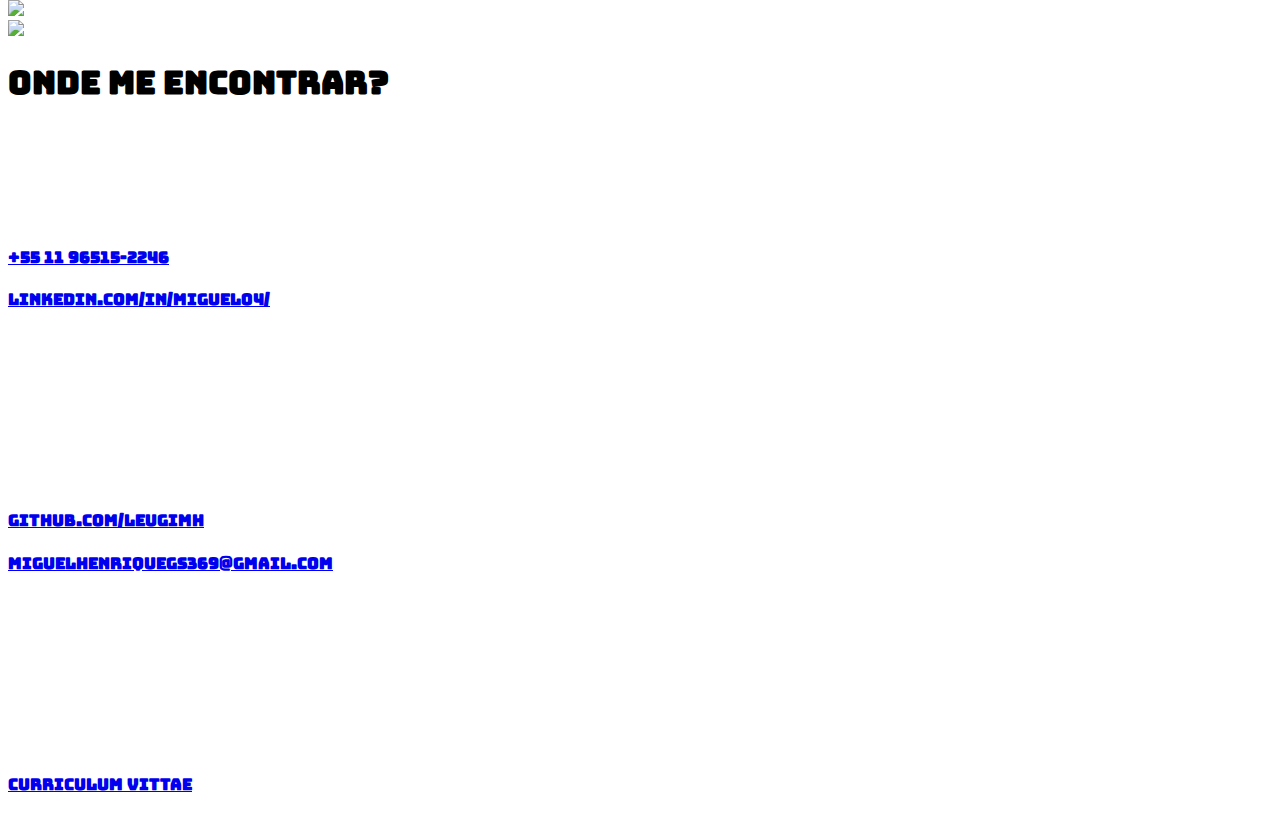
==== commit 6e95c5a6: "removing debug texts" ====
--- a/index.html
+++ b/index.html
@@ -105,9 +105,10 @@
             </div>
             <div class="col-xl-6">
                 <div class="container-fluid m-0">
-                    <p id="alpha">alpha</p>
-                    <p id="gamma">gamma</p>
-                    <p id="beta">beta</p>                        
+                    <!-- Debugging Gyroscope values -->
+                    <p id="alpha"></p>
+                    <p id="gamma"></p>
+                    <p id="beta"></p>                        
                     <h1 class="display-1 h">
                         Onde me encontrar?
                     </h1>
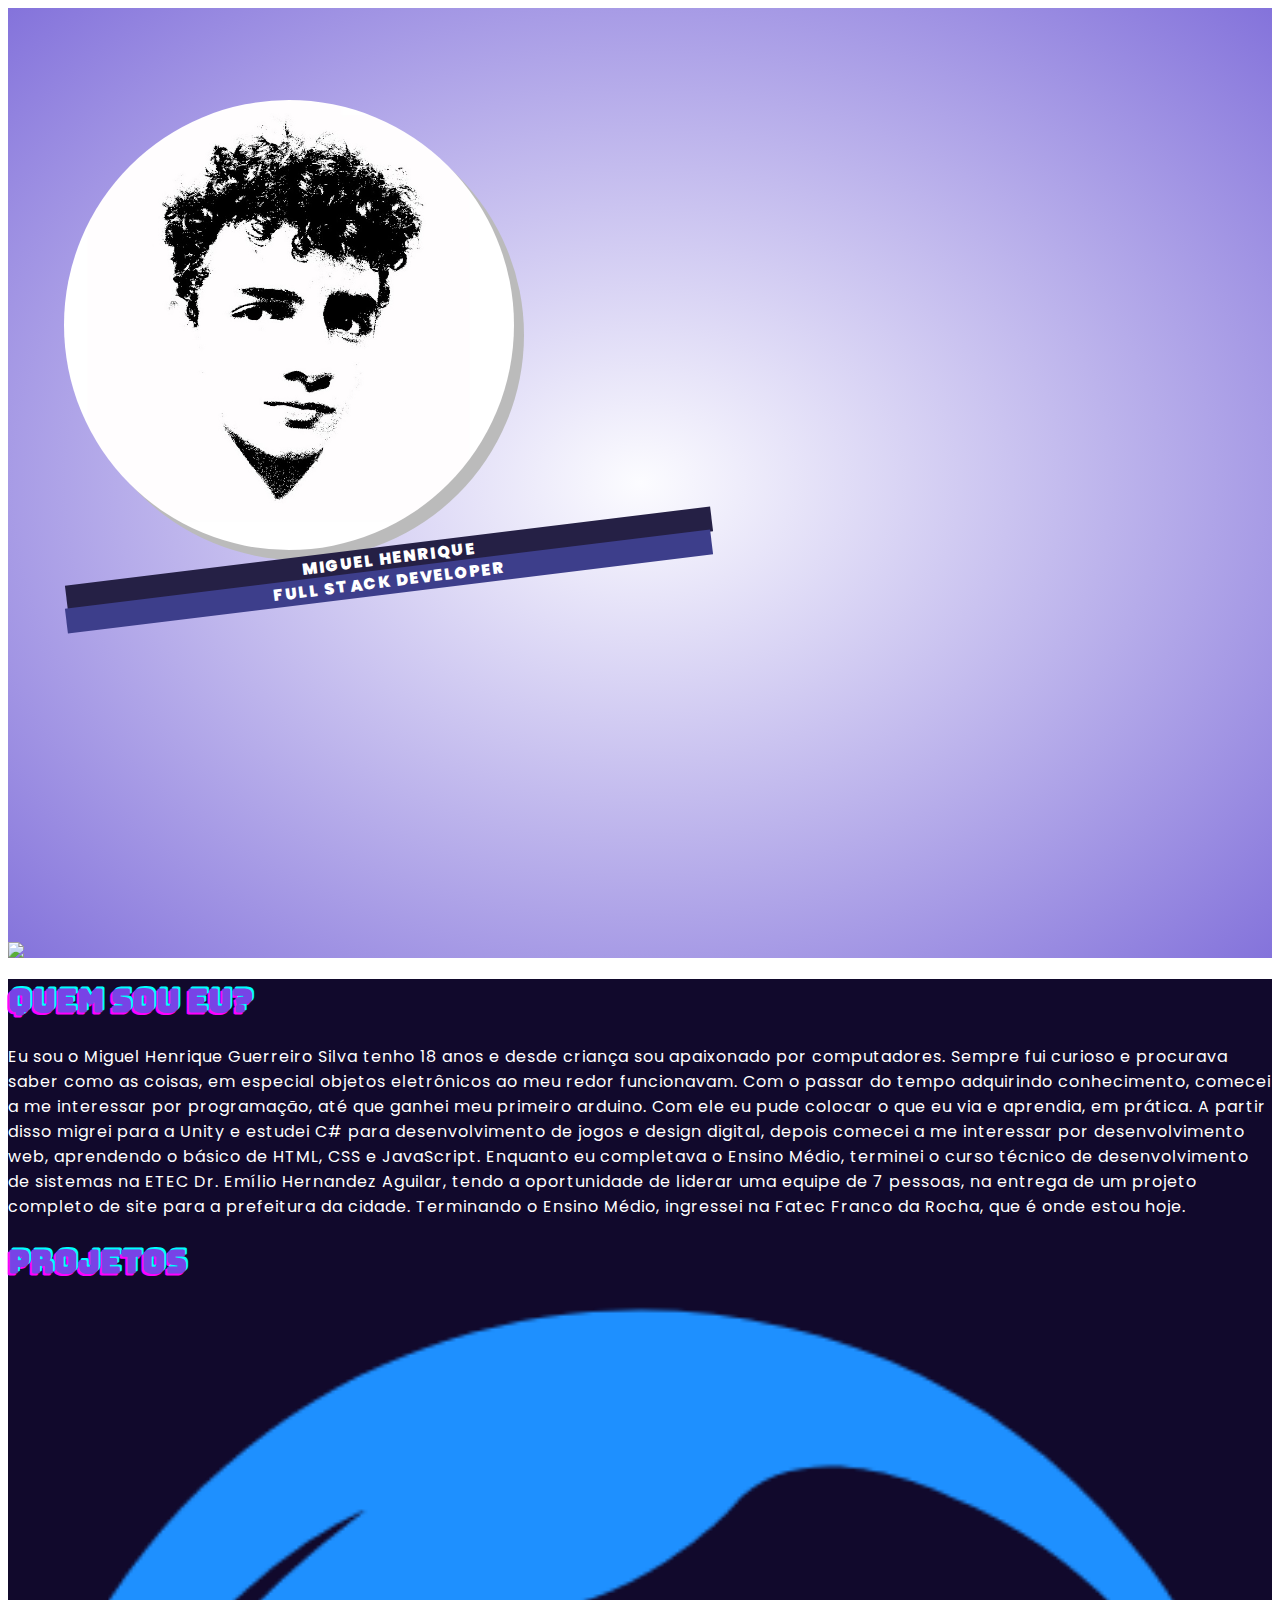
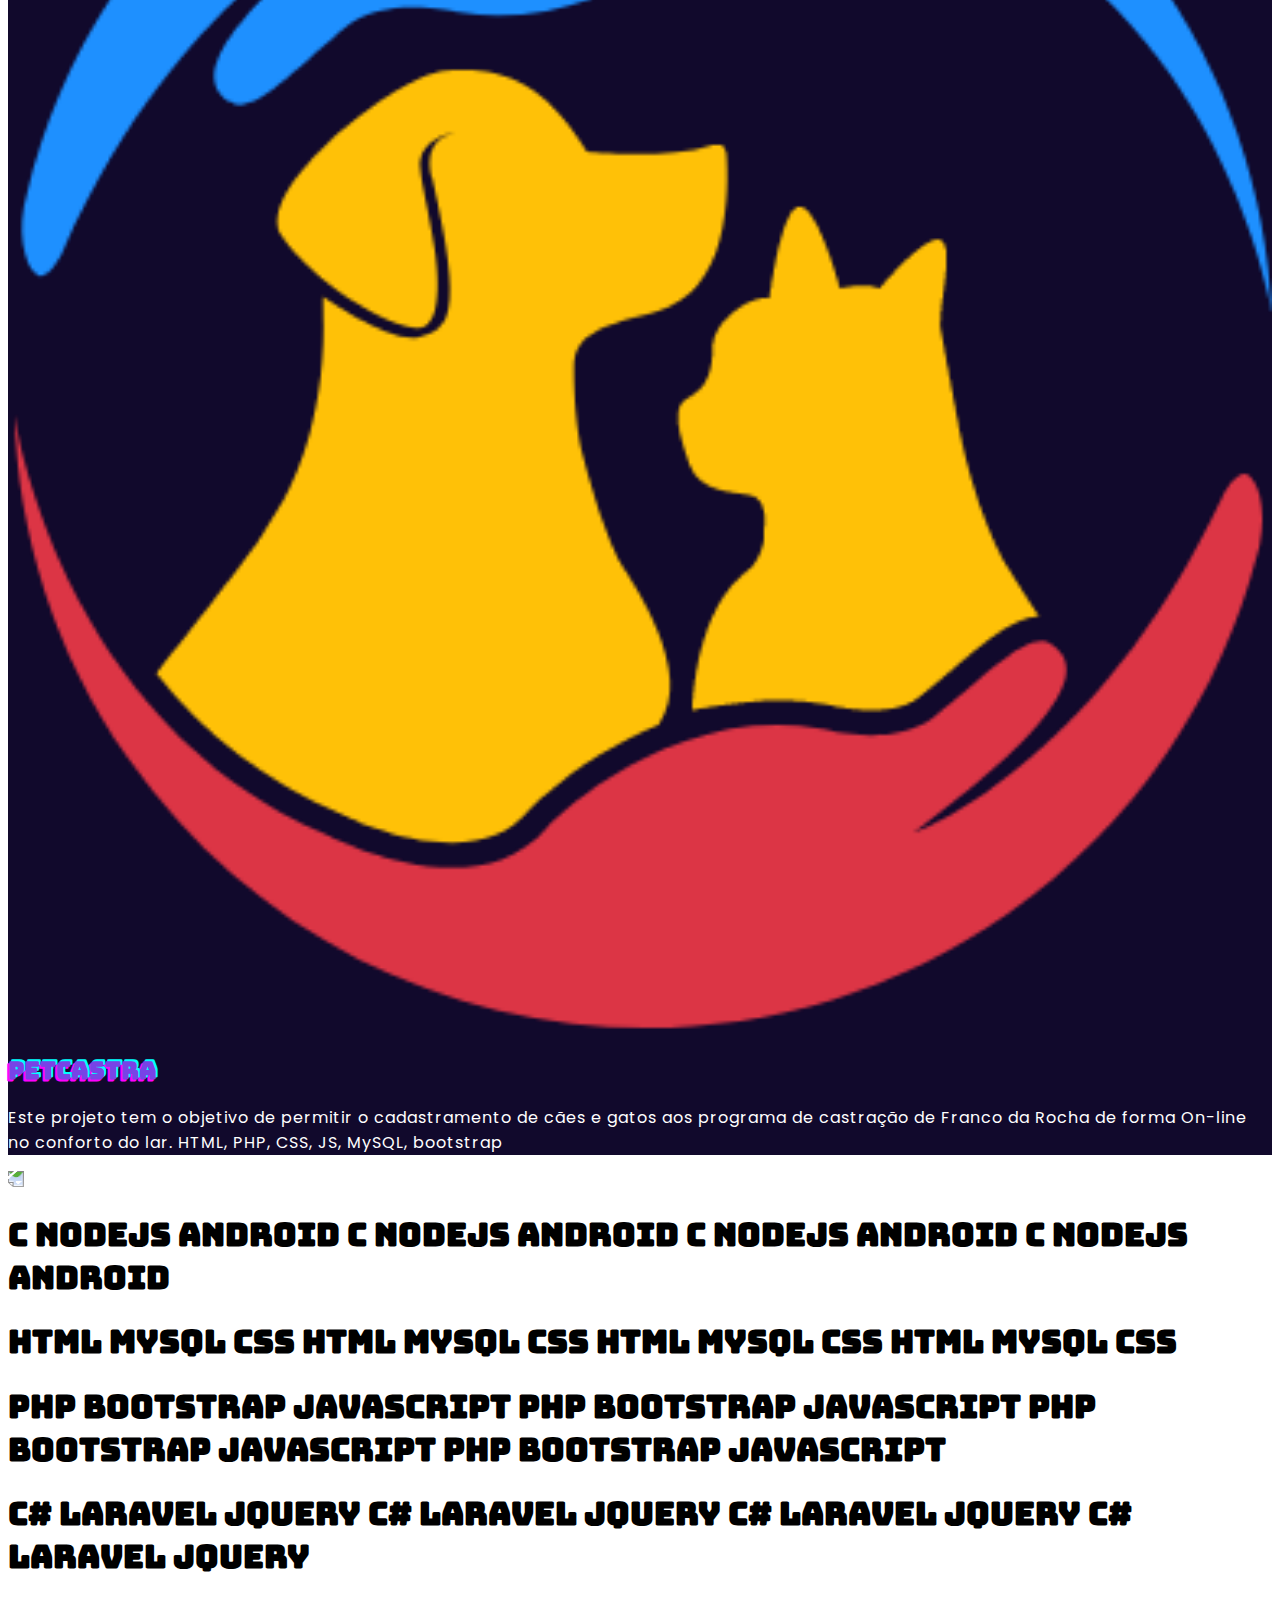
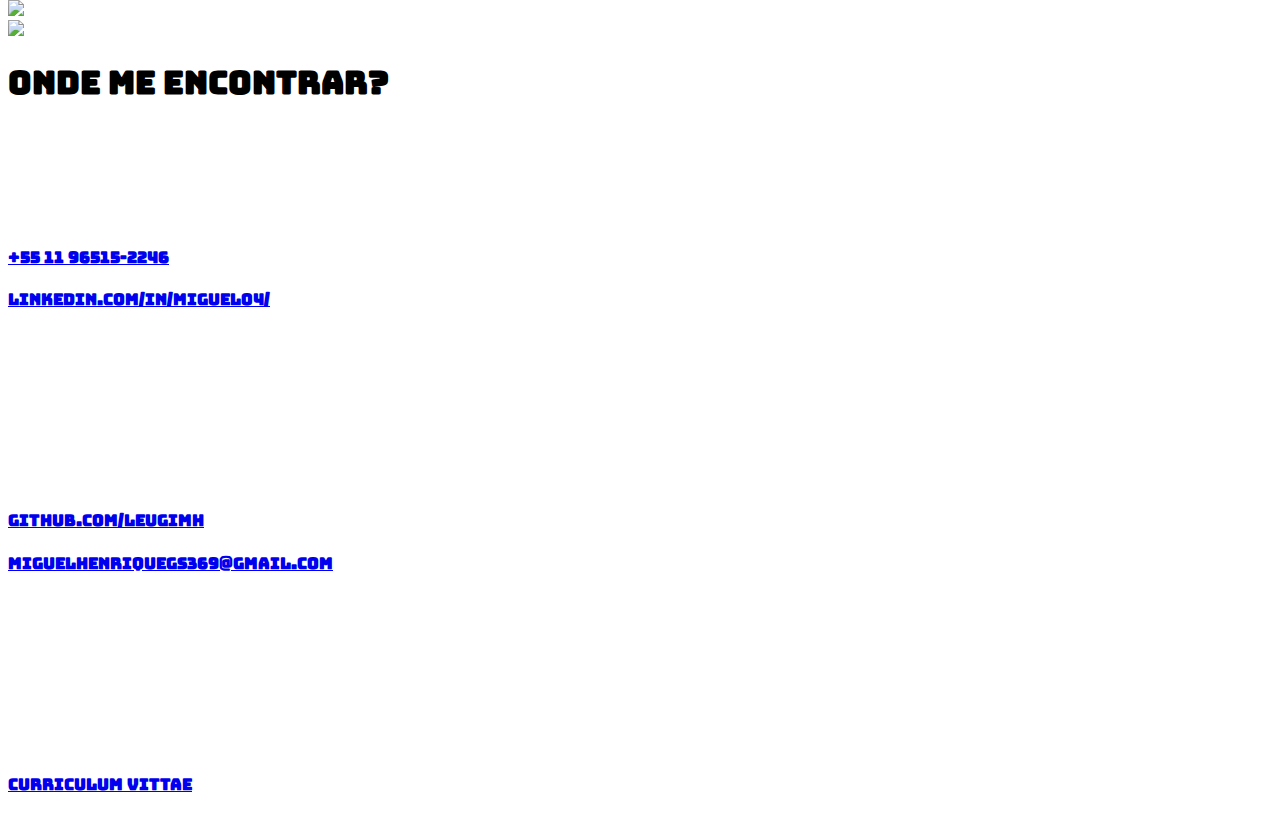
==== commit f0dc640d: "removing attempt to fix gyro flip and add favicon" ====
--- a/index.html
+++ b/index.html
@@ -8,6 +8,7 @@
     <link rel="preconnect" href="https://fonts.googleapis.com">
     <link rel="preconnect" href="https://fonts.gstatic.com" crossorigin>
     <link href="https://fonts.googleapis.com/css2?family=Bungee&family=Poppins:ital,wght@0,100;0,500;0,900;1,100;1,500;1,900&display=swap" rel="stylesheet">
+    <link rel="icon" href="Imagens/Foto perfil quadrado.jpg">
     <title>Miguel Henrique</title>
     <link rel="stylesheet" href="./css/index.css">
     <link rel="stylesheet" href="./css/texto.css">
@@ -19,7 +20,7 @@
         <div class="splash">
             <div class="icons">
                 <div class="icon i1">
-                    <img src="./Imagens/Foto perfil.jpg" height="100%" id="fotoPerfil" alt="">
+                    <img src="./Imagens/Foto perfil quadrado.jpg" height="100%" id="fotoPerfil" alt="">
                 </div>
                 <div class="icon i2"></div>
                 <div class="Nome py-3 h3" data-paralax="2">MIGUEL HENRIQUE</div>
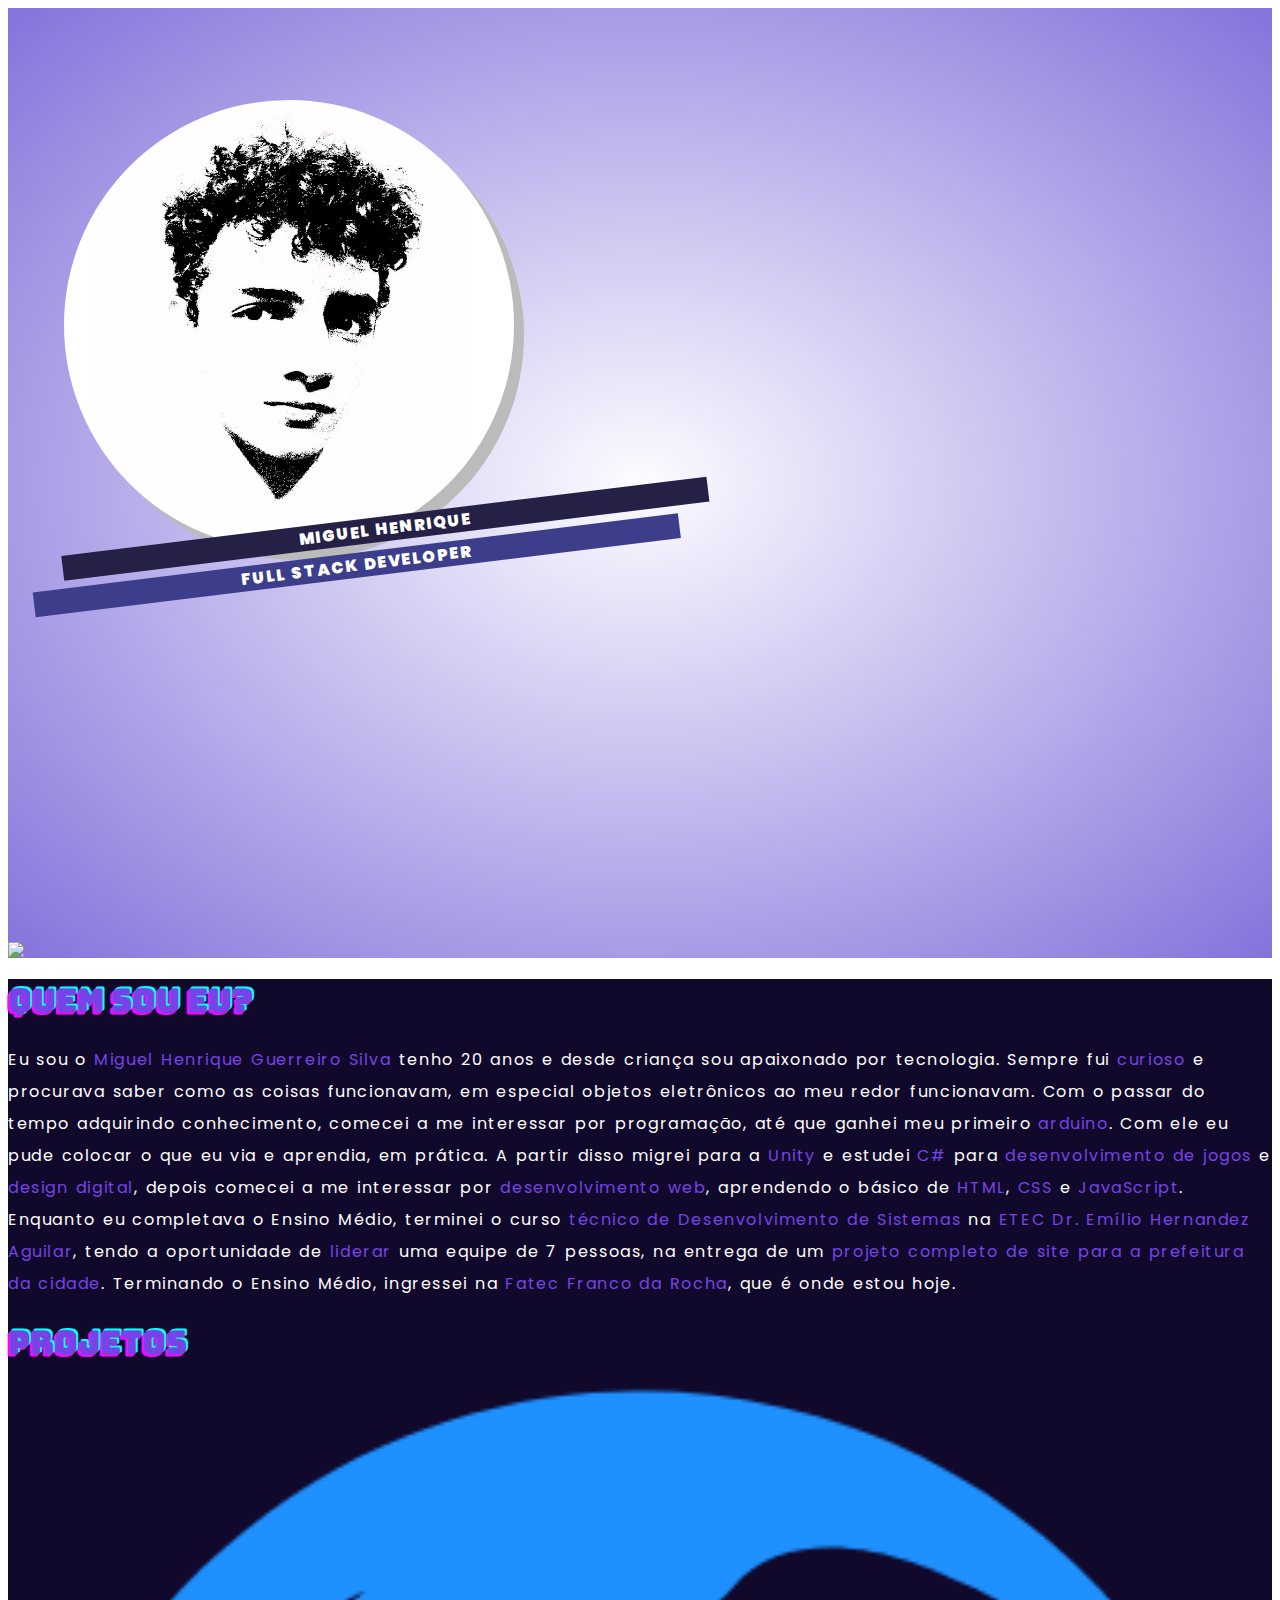
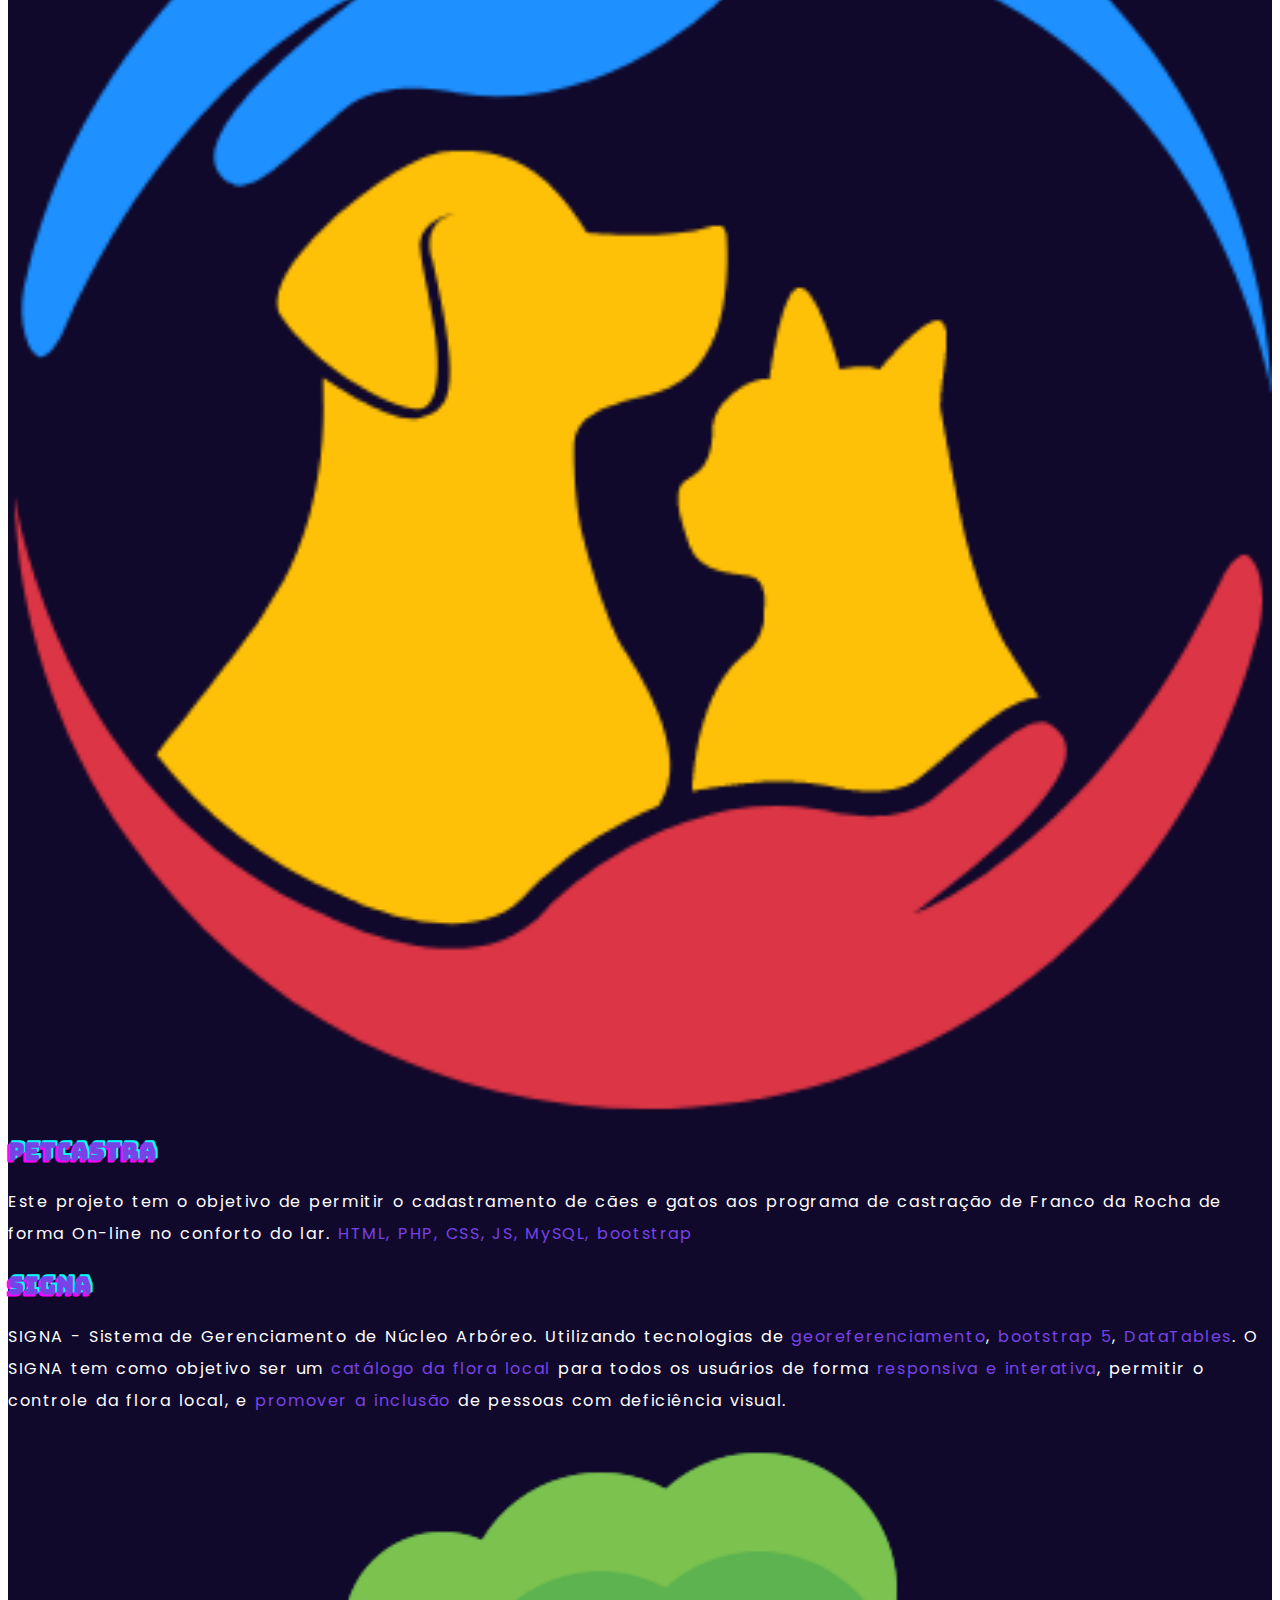
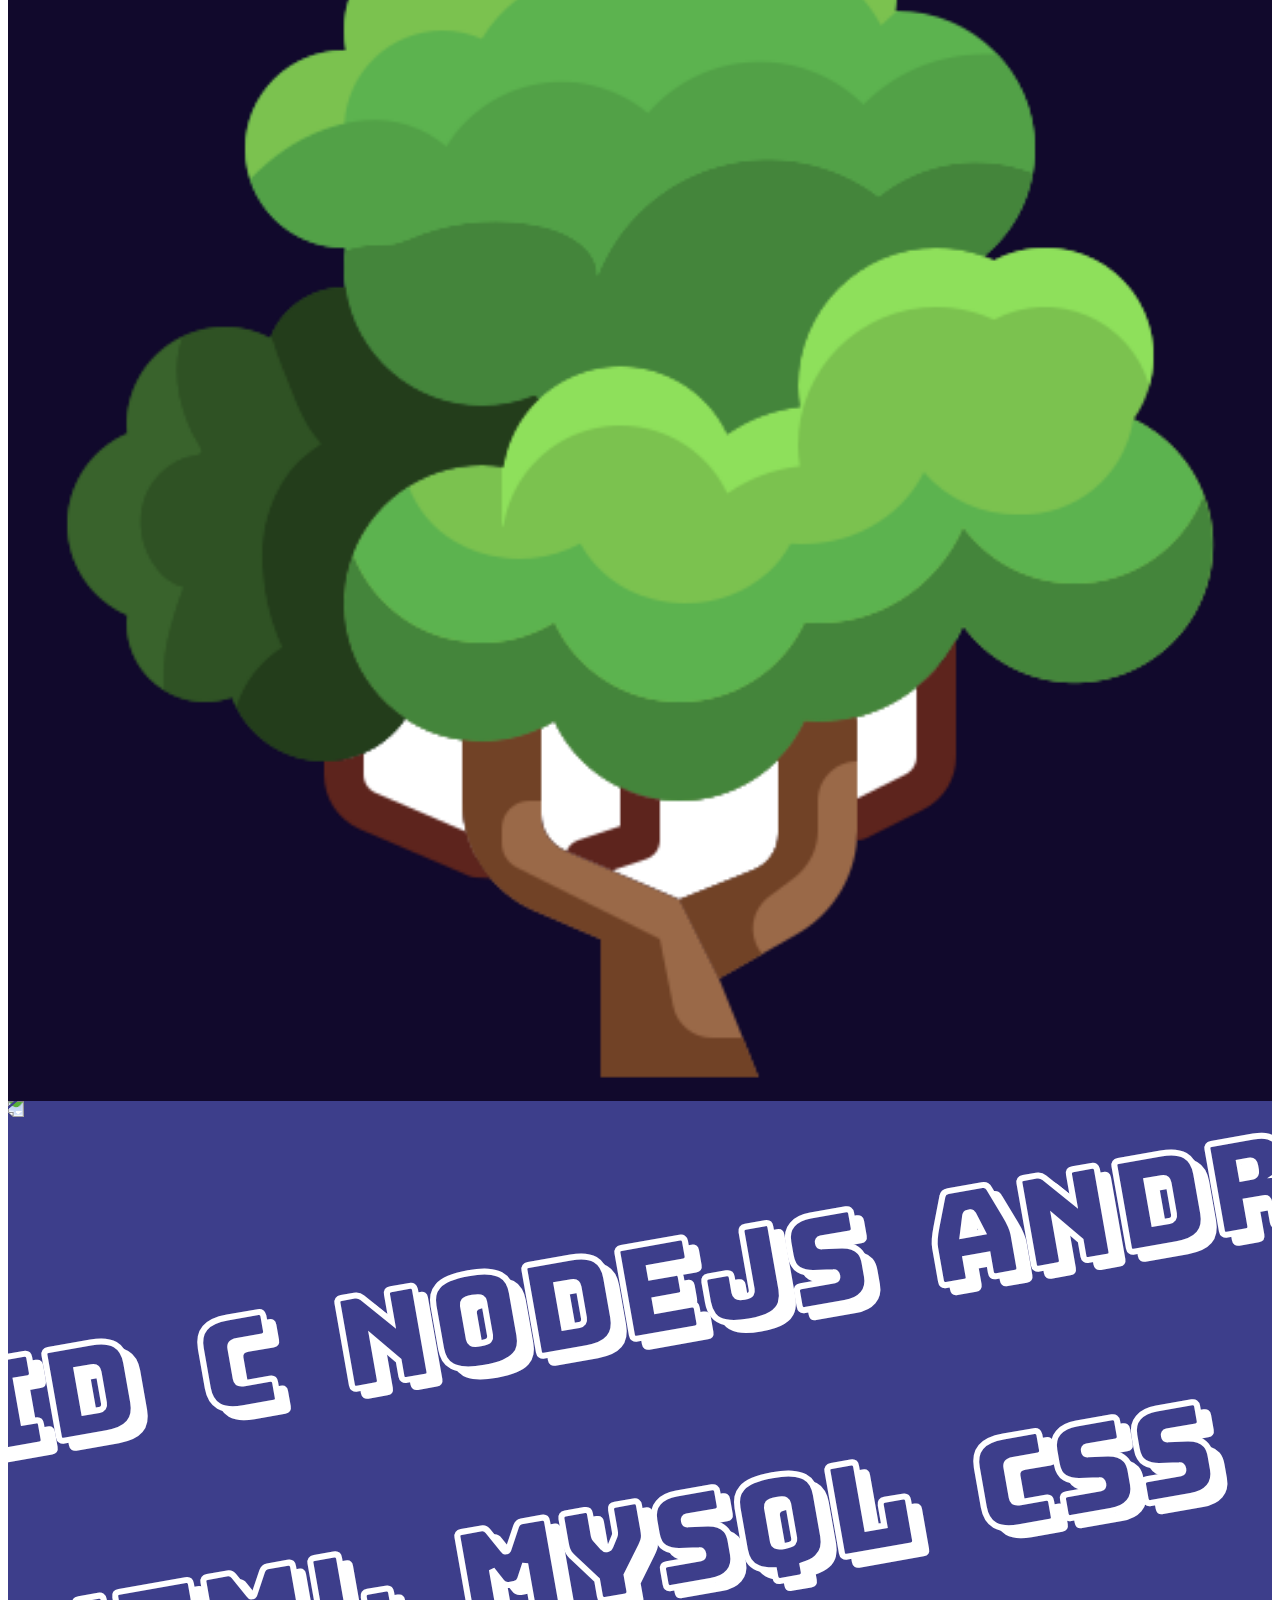
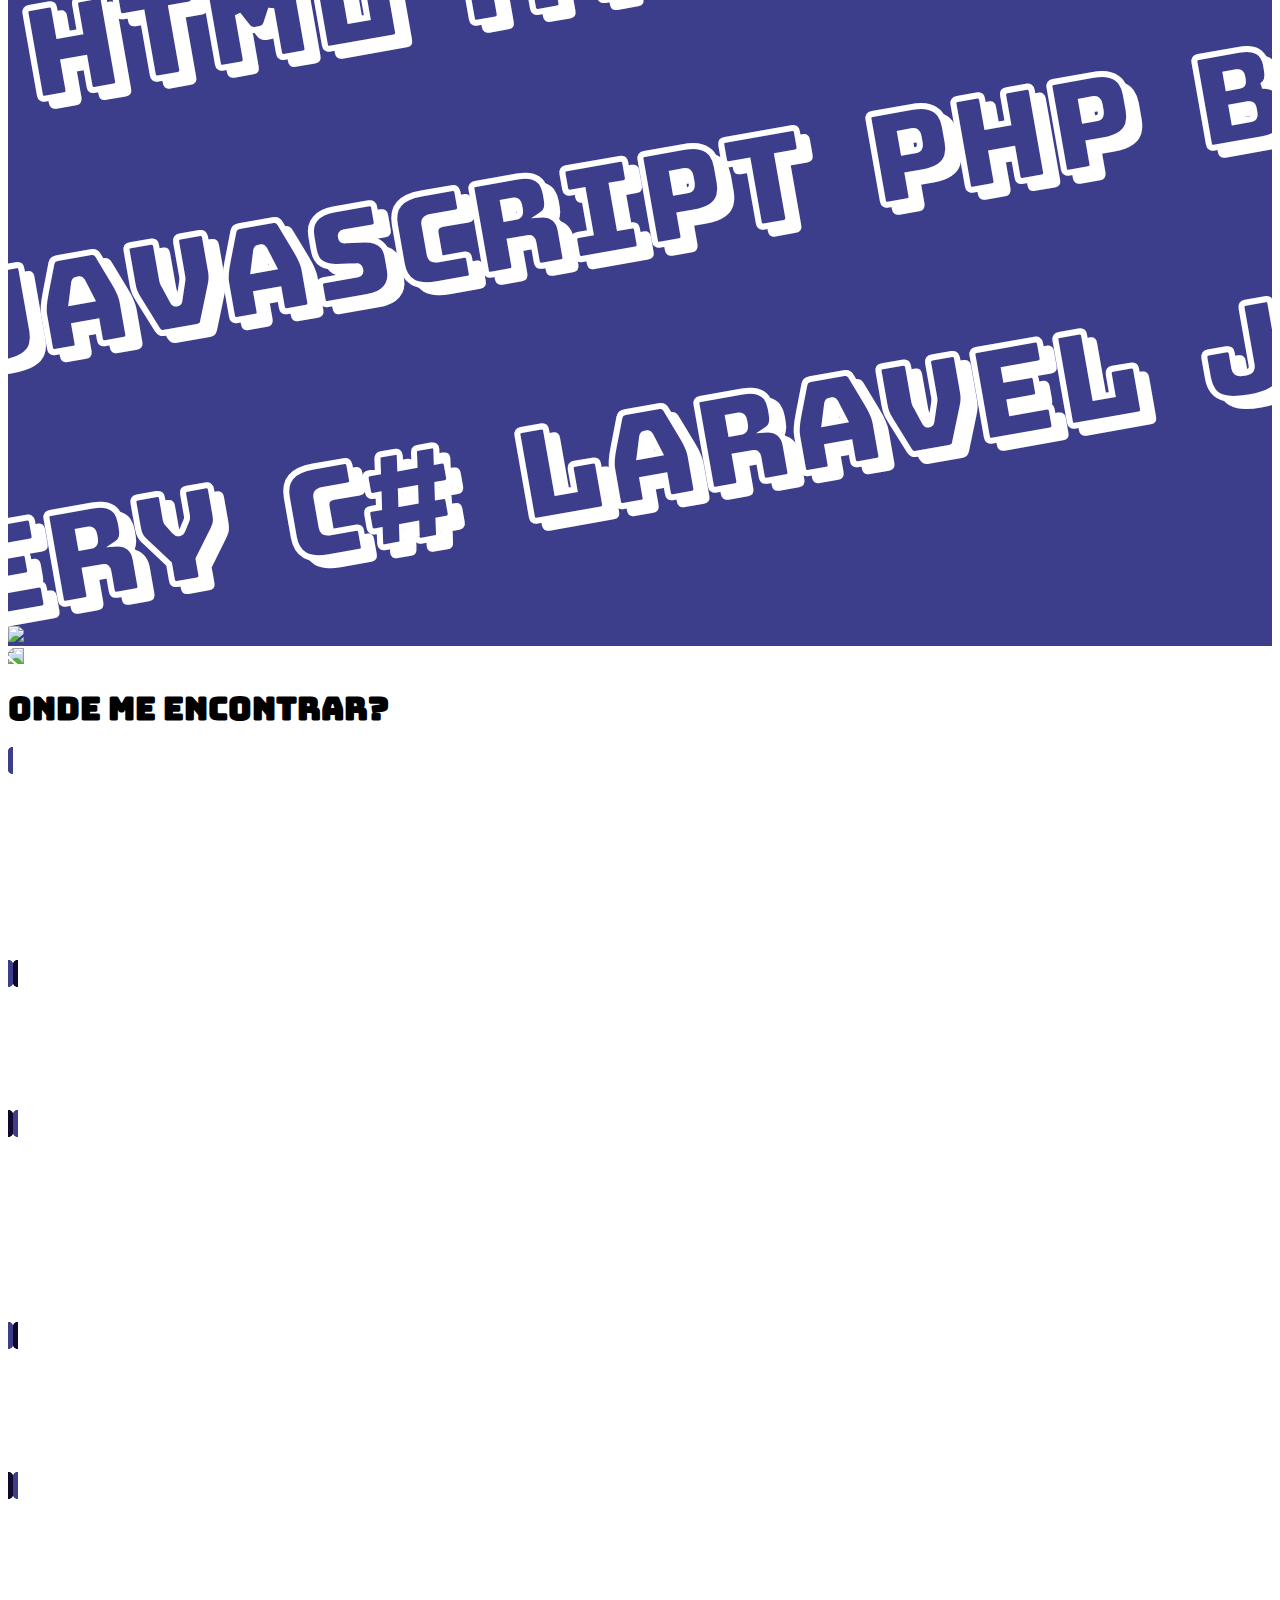
==== commit 4b488bf4: "Atualização index" ====
--- a/index.html
+++ b/index.html
@@ -46,7 +46,7 @@
             </div>
             <div class="row px-lg-6" style="color: white;">
                 <p class="h4">
-                    Eu sou o <span class="destaque">Miguel Henrique Guerreiro Silva</span> tenho 18 anos e desde criança sou apaixonado por computadores. Sempre fui <span class="destaque">curioso</span> e procurava saber como as coisas, em especial objetos eletrônicos ao meu redor funcionavam. Com o passar do tempo adquirindo conhecimento, comecei a me interessar por programação, até que ganhei meu primeiro <span class="destaque">arduino</span>. Com ele eu pude colocar o que eu via e aprendia, em prática. A partir disso migrei para a <span class="destaque">Unity </span> e estudei <span class="destaque">C# </span> para <span class="destaque"> desenvolvimento de jogos </span> e <span class="destaque"> design digital</span>, depois comecei a me interessar por <span class="destaque">desenvolvimento web</span>, aprendendo o básico de <span class="destaque">HTML</span>, <span class="destaque">CSS</span> e <span class="destaque">JavaScript</span>. Enquanto eu completava o Ensino Médio, terminei o curso <span class="destaque">técnico de desenvolvimento de sistemas</span> na <span class="destaque">ETEC Dr. Emílio Hernandez Aguilar</span>, tendo a oportunidade de <span class="destaque">liderar</span> uma equipe de 7 pessoas, na entrega de um <span class="destaque">projeto completo de site para a prefeitura da cidade</span>. Terminando o Ensino Médio, ingressei na <span class="destaque">Fatec Franco da Rocha</span>, que é onde estou hoje.                    
+                    Eu sou o <span class="destaque">Miguel Henrique Guerreiro Silva</span> tenho 20 anos e desde criança sou apaixonado por tecnologia. Sempre fui <span class="destaque">curioso</span> e procurava saber como as coisas funcionavam, em especial objetos eletrônicos ao meu redor funcionavam. Com o passar do tempo adquirindo conhecimento, comecei a me interessar por programação, até que ganhei meu primeiro <span class="destaque">arduino</span>. Com ele eu pude colocar o que eu via e aprendia, em prática. A partir disso migrei para a <span class="destaque">Unity </span> e estudei <span class="destaque">C# </span> para <span class="destaque"> desenvolvimento de jogos </span> e <span class="destaque"> design digital</span>, depois comecei a me interessar por <span class="destaque">desenvolvimento web</span>, aprendendo o básico de <span class="destaque">HTML</span>, <span class="destaque">CSS</span> e <span class="destaque">JavaScript</span>. Enquanto eu completava o Ensino Médio, terminei o curso <span class="destaque">técnico de Desenvolvimento de Sistemas</span> na <span class="destaque">ETEC Dr. Emílio Hernandez Aguilar</span>, tendo a oportunidade de <span class="destaque">liderar</span> uma equipe de 7 pessoas, na entrega de um <span class="destaque">projeto completo de site para a prefeitura da cidade</span>. Terminando o Ensino Médio, ingressei na <span class="destaque">Fatec Franco da Rocha</span>, que é onde estou hoje.                    
                 </p>
             </div>    
         </div>
@@ -70,7 +70,22 @@
                         Este projeto tem o objetivo de permitir o cadastramento de cães e gatos aos programa de castração de Franco da Rocha de forma On-line no conforto do lar. <span class="destaque">HTML, PHP, CSS, JS, MySQL, bootstrap</span>
                     </p>
                 </div>
-            </div>    
+            </div>
+            <div class="row px-lg-6 mt-3" style="color: white;">
+                <div class="col-lg-9 mt-2 mt-lg-0">
+                    <h2 class="h2 glitch h">
+                        SIGNA
+                    </h2>
+                    <p class="h4">
+                        SIGNA - Sistema de Gerenciamento de Núcleo Arbóreo. Utilizando tecnologias de <span class="destaque">georeferenciamento</span>, <span class="destaque">bootstrap 5</span>, <span class="destaque">DataTables</span>. O SIGNA tem como objetivo ser um <span class="destaque">catálogo da flora local</span class="destaque"> para todos os usuários de forma <span class="destaque">responsiva e interativa</span>, permitir o controle da flora local, e <span class="destaque">promover a inclusão</span> de pessoas com deficiência visual.
+                    </p>
+                </div>
+                <div class="col-lg-3">
+                    <a href="https://github.com/LeugiMH/SIGNA" target="_blank">
+                        <img src="Imagens/LogoSIGNA.png" class="p-3 img bg-white" width="100%">
+                    </a>
+                </div>
+            </div>
         </div>
     </section>
     <section class="sec3 container-fluid p-0 position-relative">
@@ -104,7 +119,7 @@
             <div class="col-xl-6">
                 <img src="Imagens/astronauta.png" class="onda astronauta" width="100%" data-paralax="-3">
             </div>
-            <div class="col-xl-6">
+            <div class="col-xxl-6">
                 <div class="container-fluid m-0">
                     <!-- Debugging Gyroscope values -->
                     <p id="alpha"></p>
--- a/css/index.css
+++ b/css/index.css
@@ -6,17 +6,41 @@
     --blob-height:calc(415px);
     --icon-size:450px;
     --sec1-height:950px;
+    --cor1:#252045;
+    --cor2:#3D3E8B;
+    --cor3:#11092C;
+    --cor-destaque:#7843E6;
 }
 body
 {
-    overflow-x: auto;
+    overflow-x: hidden;
 }
 .sec1{
     background: radial-gradient( #fcfcff,#8473db);
     min-height: var(--sec1-height);
 }
 .sec2{
-    min-height: 100px;
+    background:var(--cor3);
+}
+.sec3{
+    background: var(--cor2);
+    overflow: hidden;
+}
+.sec4{
+    background-image: url(../Imagens/planeta.png);
+    background-repeat: no-repeat;
+    background-size: 80%;
+    background-position: -300px 25%;
+}
+.slideContainer{
+    width: 100%;
+    height: 100%;
+}
+.slideLine{
+    position: relative;
+    width: 100%;
+    height: 100px;
+    overflow: hidden;
 }
 .sistemP{
     position: absolute;
@@ -31,35 +55,36 @@
     position: relative;
     display: flex;
     align-items: end;
-    width: 100%;
     height: var(--sec1-height);
     z-index: 11;
+}
+.onda{
+    -webkit-user-select: none;
+    -webkit-user-drag: none;
 }
 .splash{
     position: absolute;
     top: 100px;
     left:5%;
     z-index: 10;
+    transition: linear;
 }
 .Nome{
     position: relative;
-    bottom: 30px;
     width: 650px;
-    height: max-content;
-    background: #252045;
+    height: auto;
+    background: var(--cor1);
     color: white;
-    transform: rotate(-7deg);
+    transform: rotate(-7deg) translate(0, -30px);
     z-index: 12;
 }
 .Job{
     position: relative;
-    bottom: 20px;
-    left: -30px;
     width: 650px;
     height: auto;
-    background: #3D3E8B;
+    background: var(--cor2);
     color: white;
-    transform: rotate(-7deg);
+    transform: rotate(-7deg) translate(-30px, -20px);
     z-index: 12;
 }
 
@@ -118,6 +143,40 @@
 
     animation: 50s linear infinite galaxia !important;
 }
+.img{
+    border-radius: 10%;
+    transition: 500ms;
+}
+.slideContainer{
+    position: relative;
+    width: 100%;
+    height: 100%;
+}
+.img:hover{
+    transform: translate(0,-10px);
+    cursor: pointer;
+}
+.astronauta{
+    position: relative;
+    transform: rotateY(180deg) translateY(-25%);
+}
+.contatos{
+    color: white;
+    border-radius: 20px;
+    overflow: hidden;
+    transition: 100ms;
+}
+.contatos:hover{
+    filter: brightness(90%);
+}
+.contatos:nth-child(even){
+    background-color: var(--cor3);
+    border: var(--cor3) solid 5px;
+}
+.contatos:nth-child(odd){
+    background-color: var(--cor2);
+    border: var(--cor2) solid 5px;
+}
 
 @keyframes galaxia{
     0%{
--- a/css/texto.css
+++ b/css/texto.css
@@ -2,14 +2,49 @@
     font-family: 'Bungee';
 }
 .glitch{
-    color: #7843E6;
+    color: var(--cor-destaque);
     text-shadow: 
         2px -2px #00FFFF, 
         -2px 2px#FF00FF;
 }
+.glow{
+    word-spacing: 2rem;
+    color: var(--cor2);
+    text-shadow: 
+        10px 10px #fff;
+    -webkit-text-stroke: 2px #fff;
+}
+.destaque{
+    color: var(--cor-destaque);
+}
+.slide{
+    transform: rotate(-10deg);
+    z-index: 0;
+    position: relative;
+}
+.slideRow{
+    position: relative;
+    left: -100%;
+}
+.slide h1{
+    font-size: 10vw;
+    white-space: nowrap;
+    user-select: none;
+}
 p{
     font-family: 'poppins';
-    letter-spacing: 1px;
+    letter-spacing: 0.1rem;
+    word-spacing: 0.1rem;
+    line-height: 2rem !important;
+}
+a{
+    text-decoration: none;
+}
+.icone{
+    font-size: 100px;
+}
+.contato-texto{
+    font-size: 1.5rem;
 }
 .Nome,.Job{
     font-family: 'poppins';
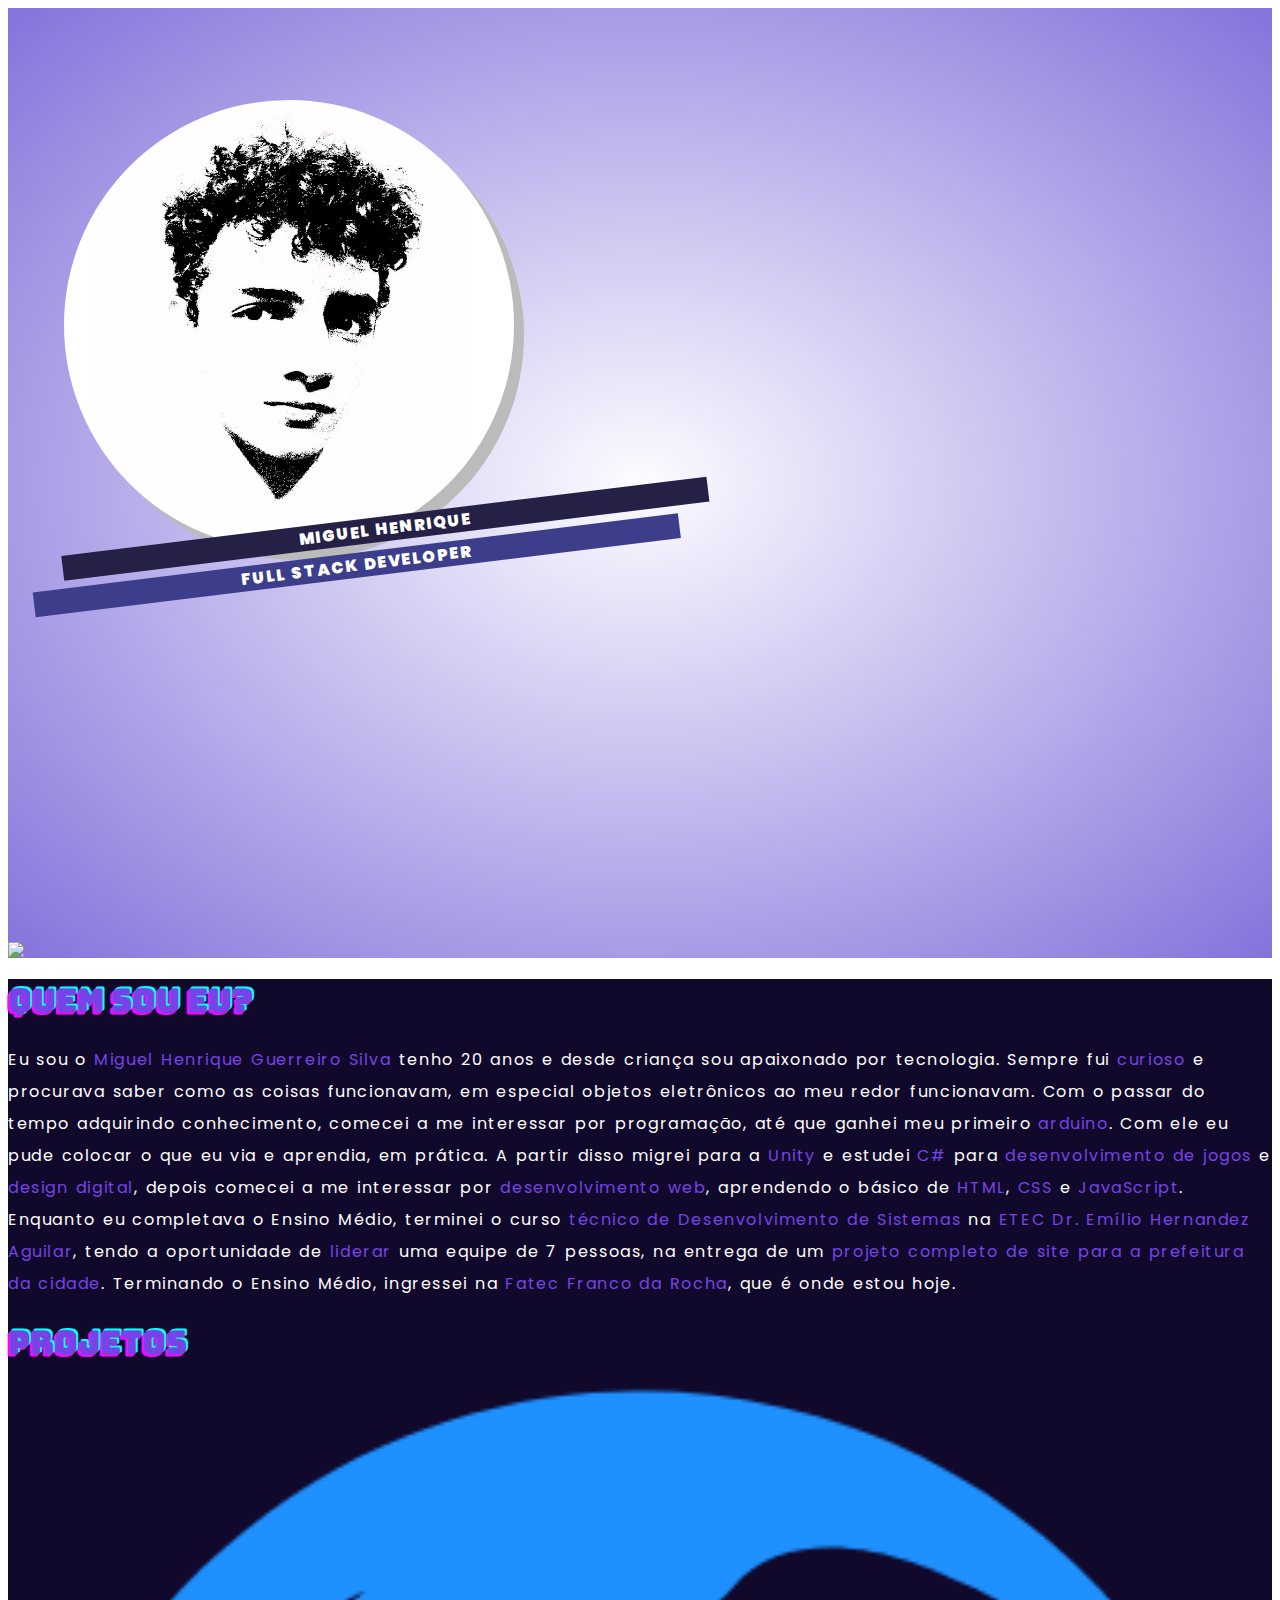
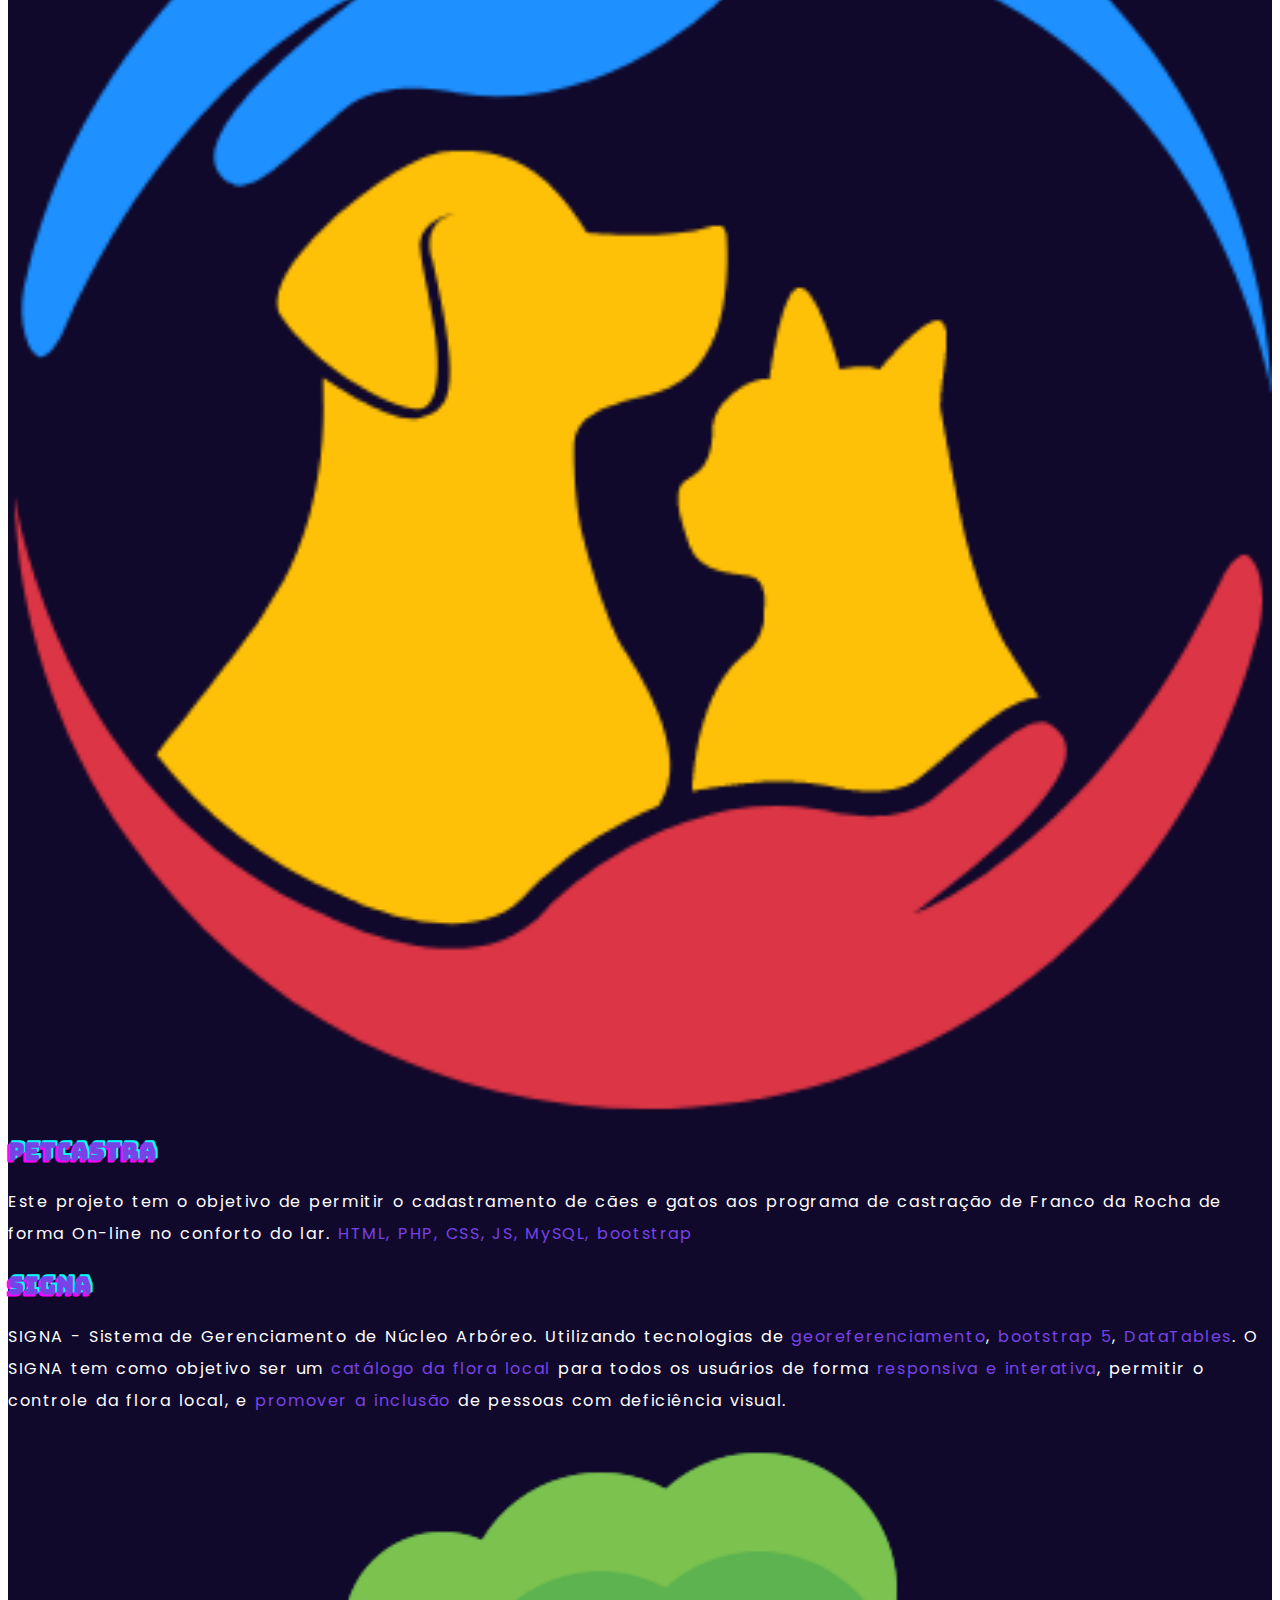
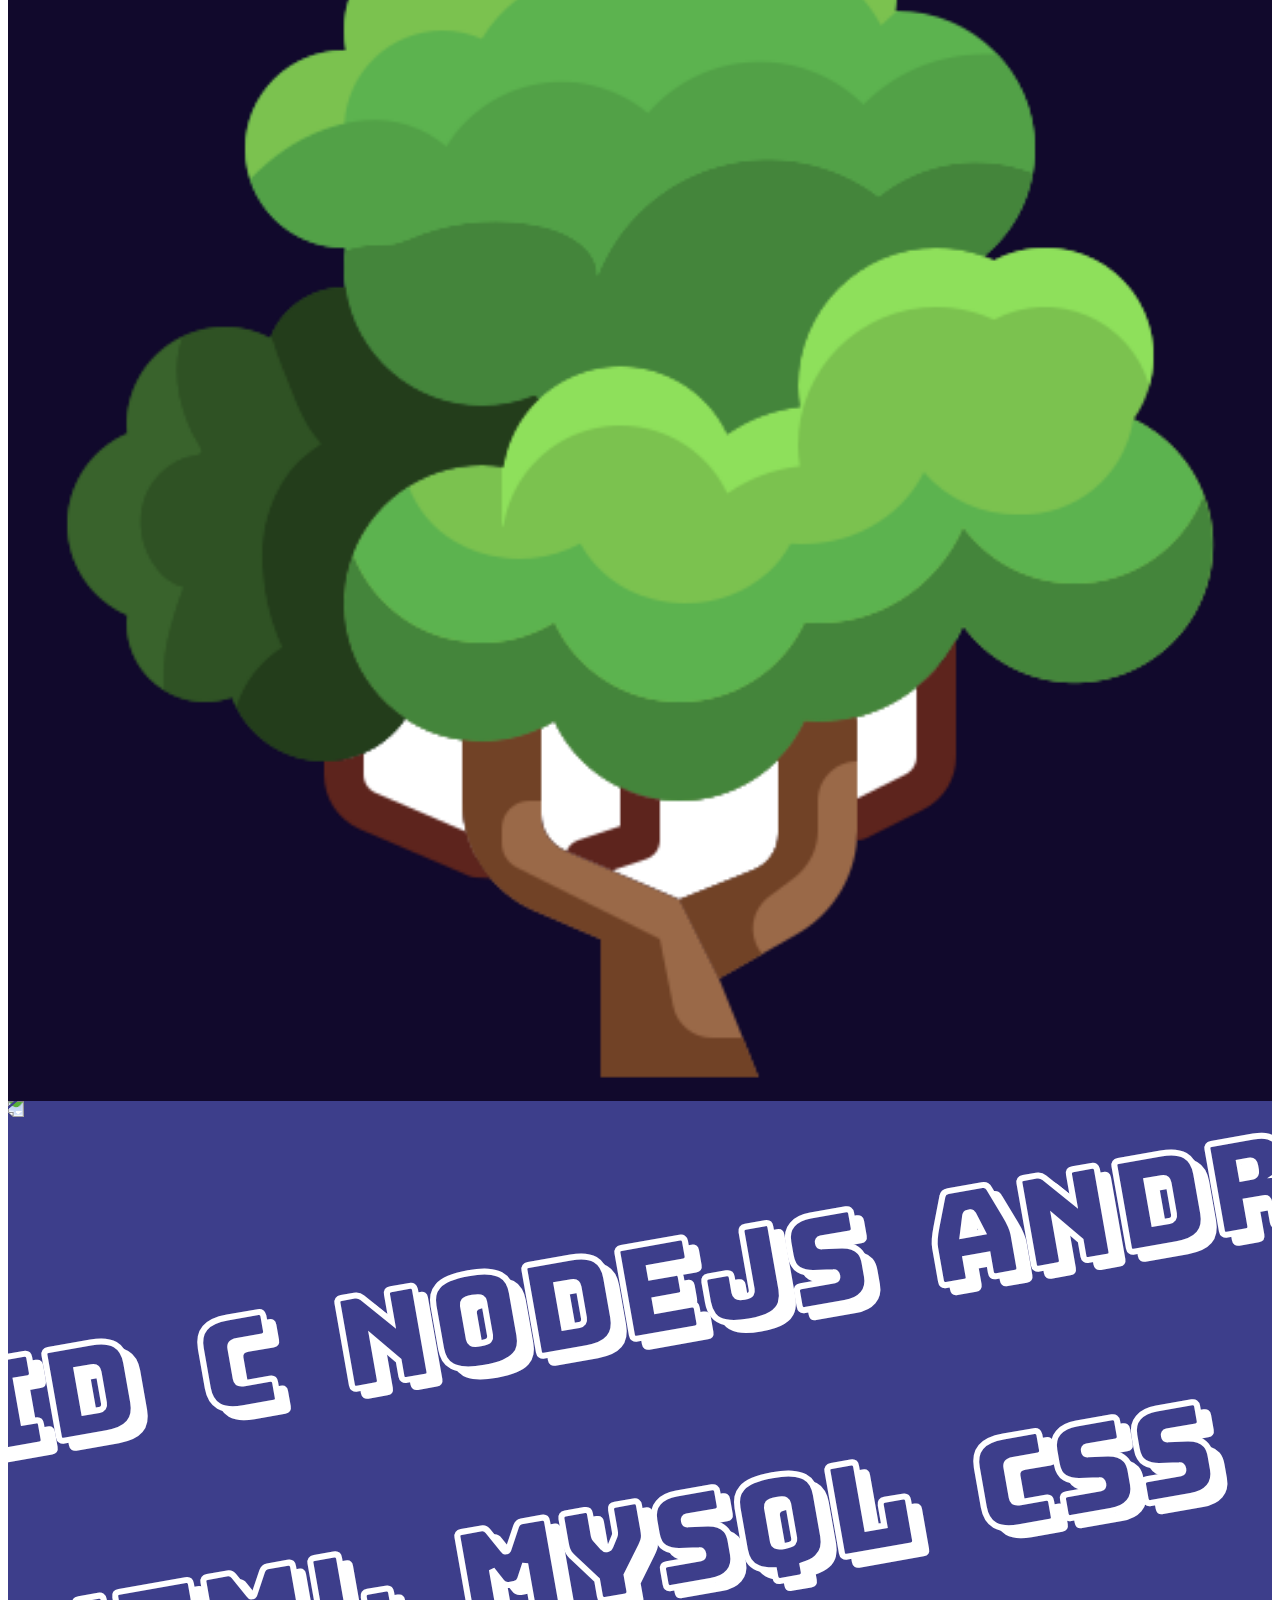
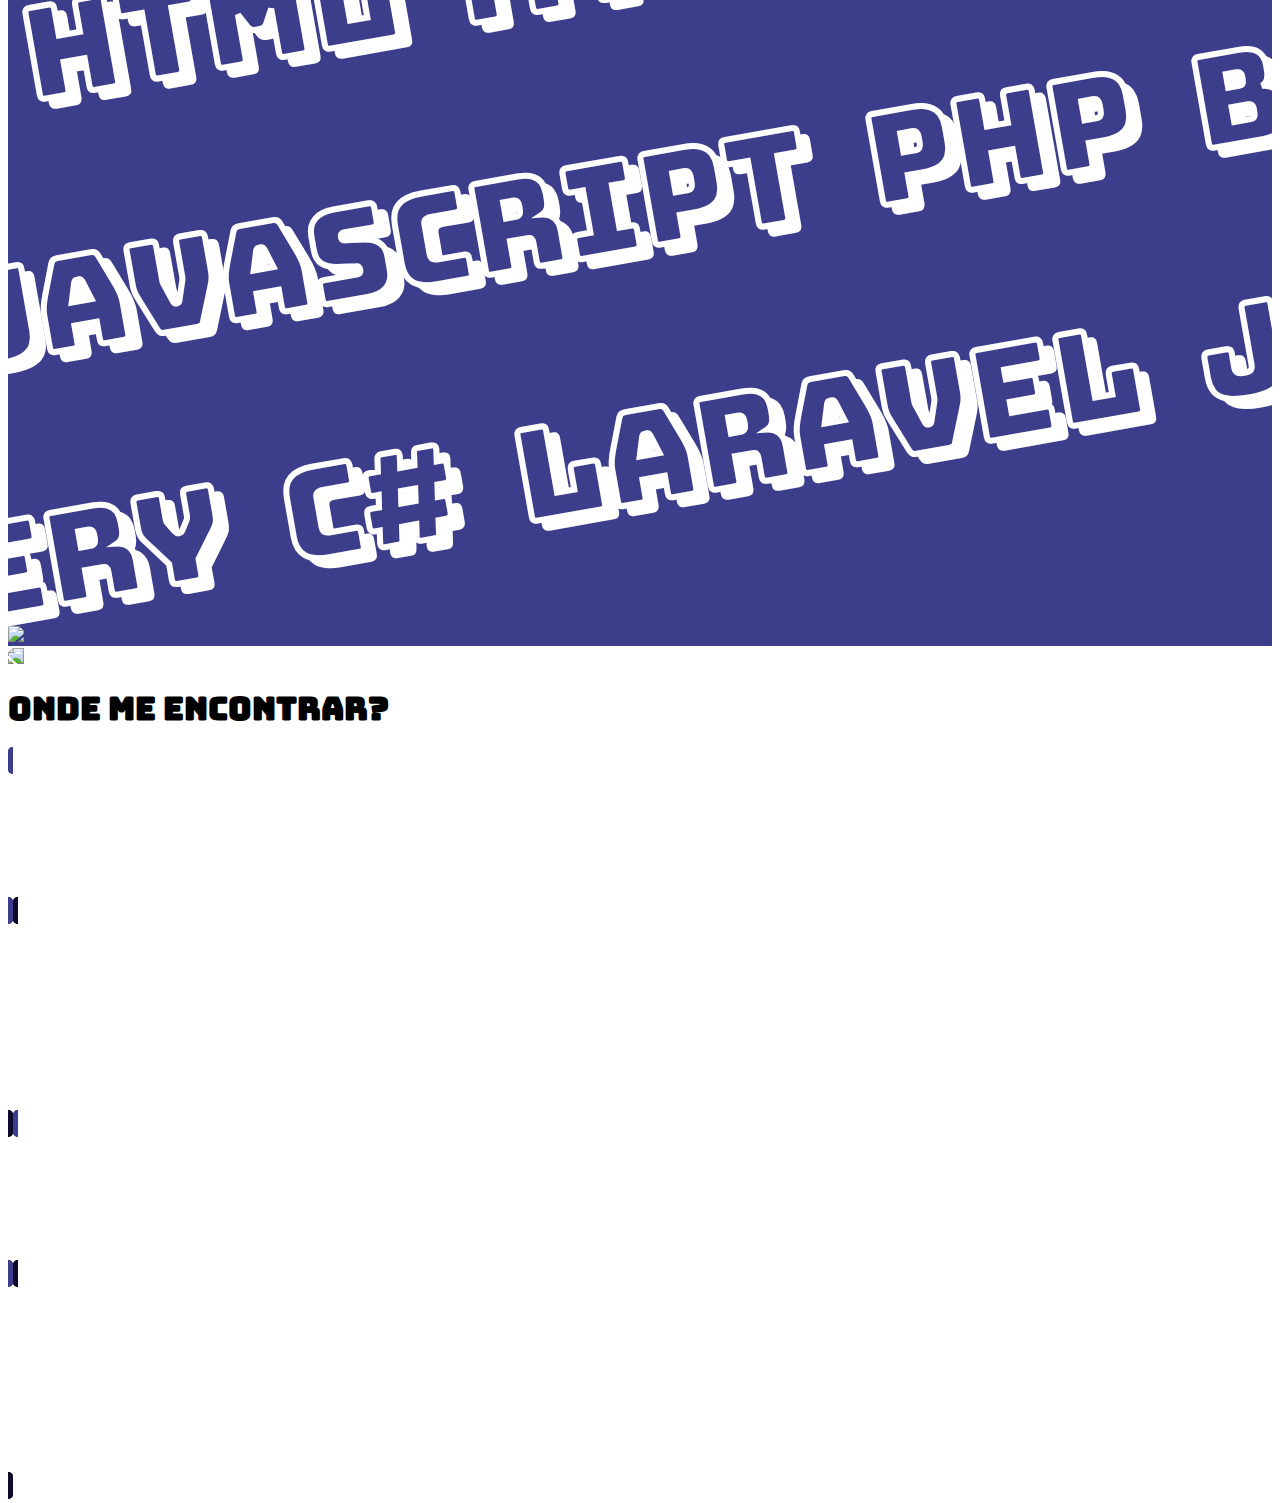
==== commit 308ac5ed: "del tel" ====
--- a/index.html
+++ b/index.html
@@ -128,7 +128,7 @@
                     <h1 class="display-1 h">
                         Onde me encontrar?
                     </h1>
-                    <a href="https://wa.me/5511965152246" target="_blank" class="row m-0 my-3 my-md-5  contatos">
+                    <!--<a href="https://wa.me/5511965152246" target="_blank" class="row m-0 my-3 my-md-5  contatos">
                         <div class="col-3 d-flex text-center justify-content-center align-items-center bg-white" style=" height:100px;">
                             <i class="fa-brands fa-square-whatsapp icone" style="color:#25D366;"></i>
                         </div>
@@ -137,7 +137,7 @@
                                 +55 11 96515-2246
                             </h4> 
                         </div>
-                    </a>
+                    </a>-->
                     <a href="https://linkedin.com/in/miguel04/" target="_blank" class="row m-0 my-3 my-md-5 contatos">
                         <div class="col-9 d-flex text-center justify-content-center align-items-center" style=" height:100px;">
                             <h4 class="h m-0 contato-texto">
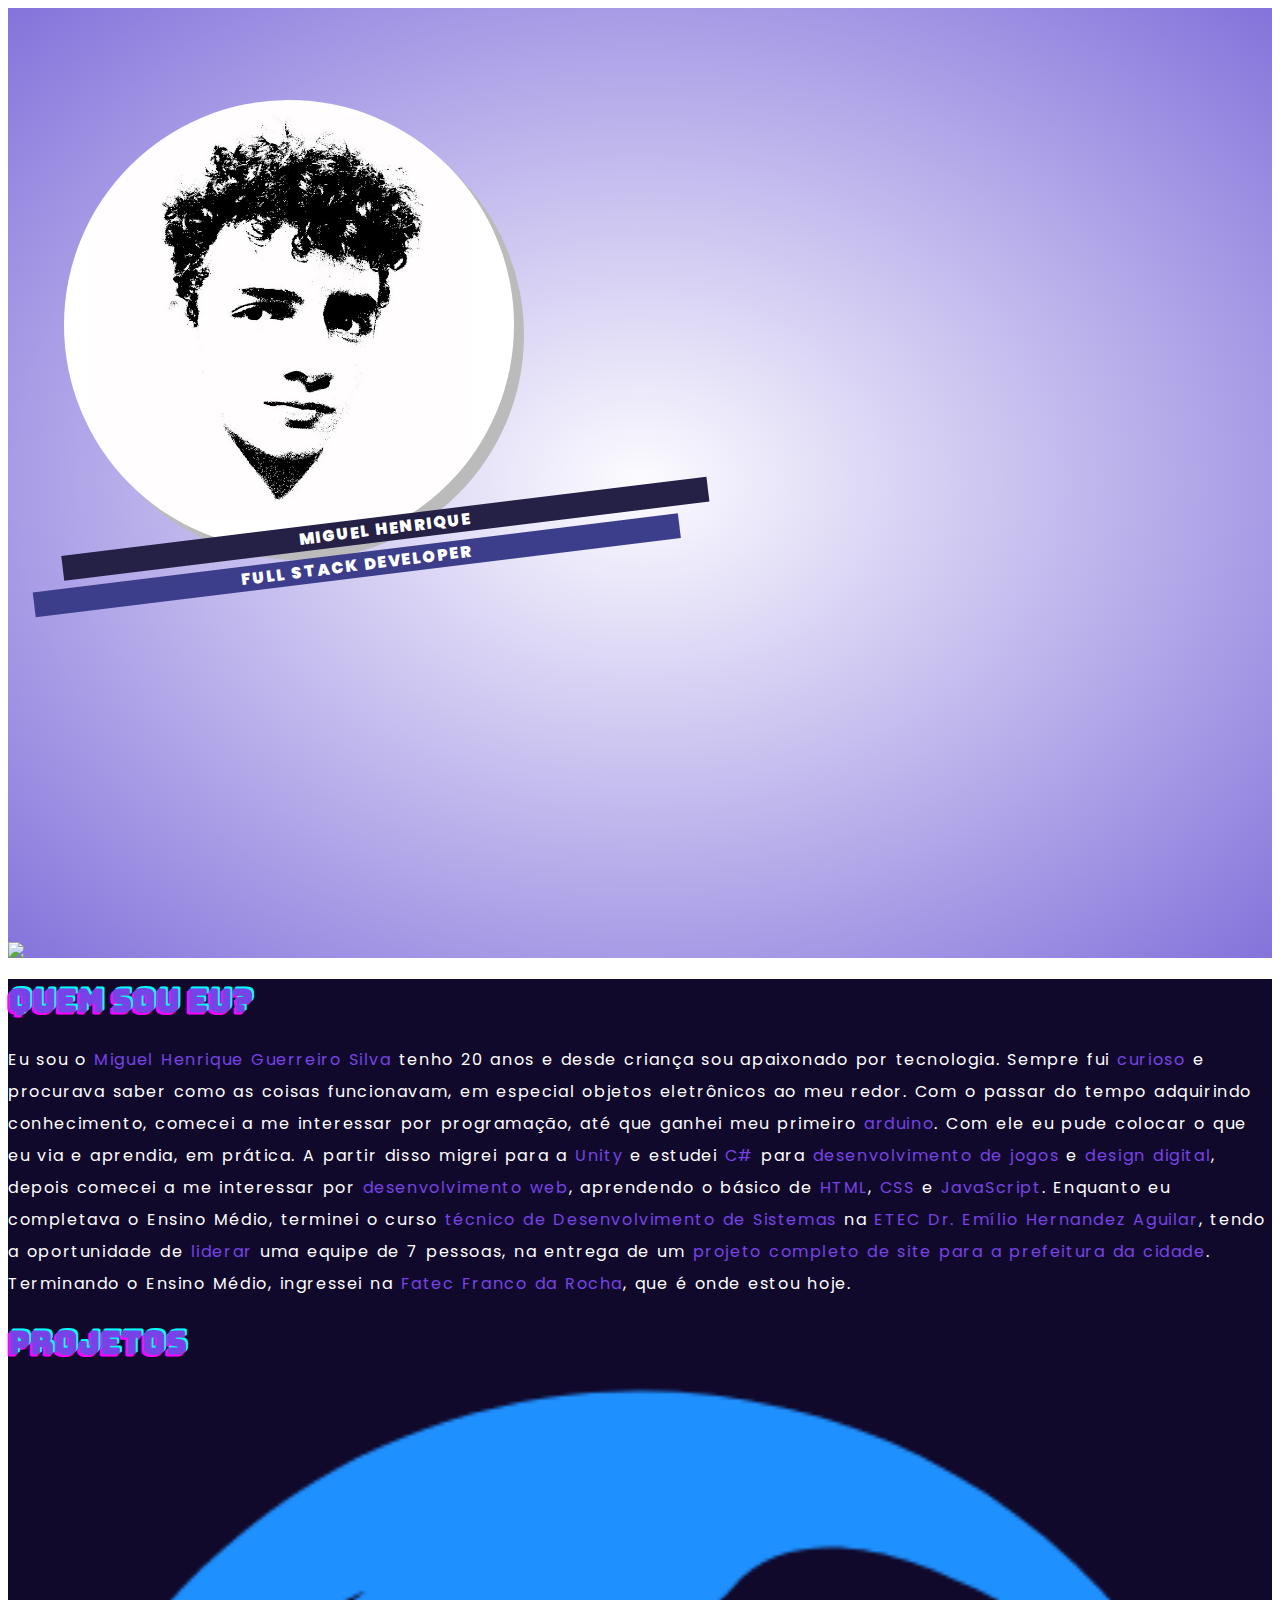
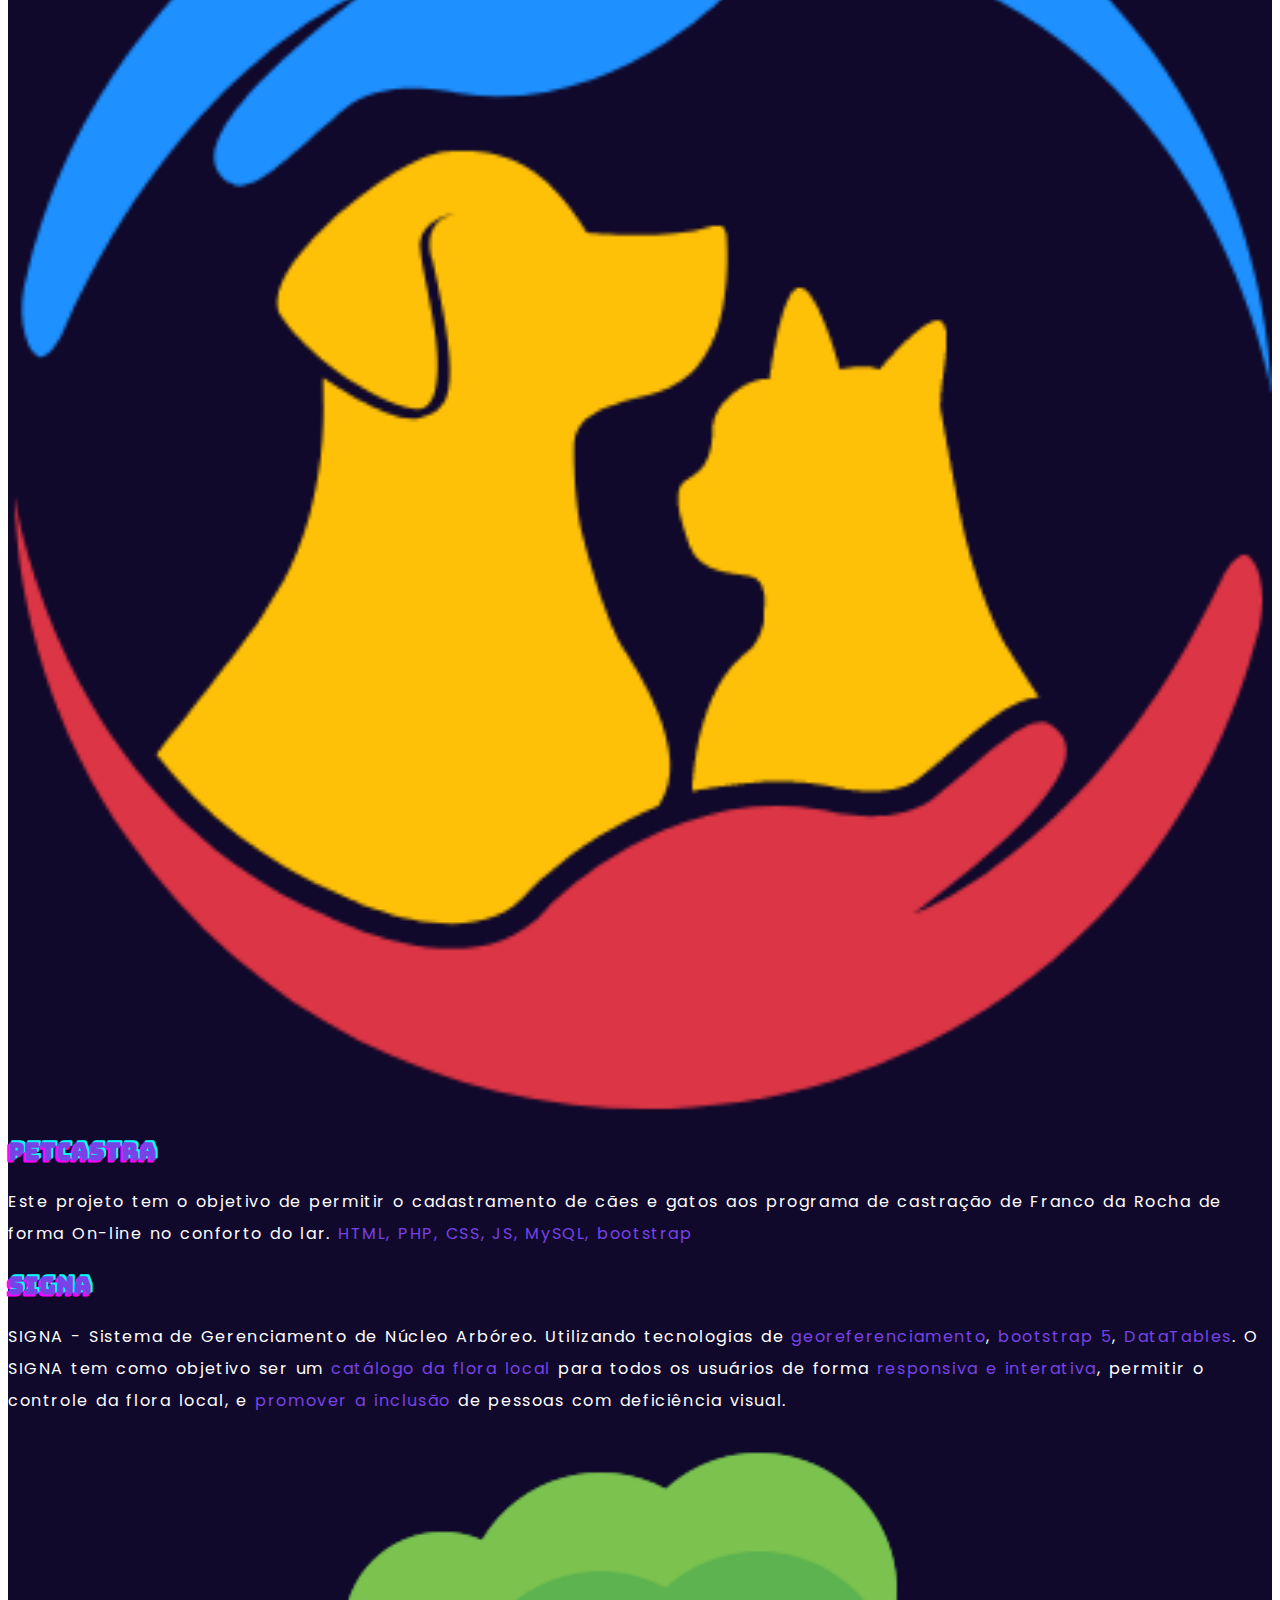
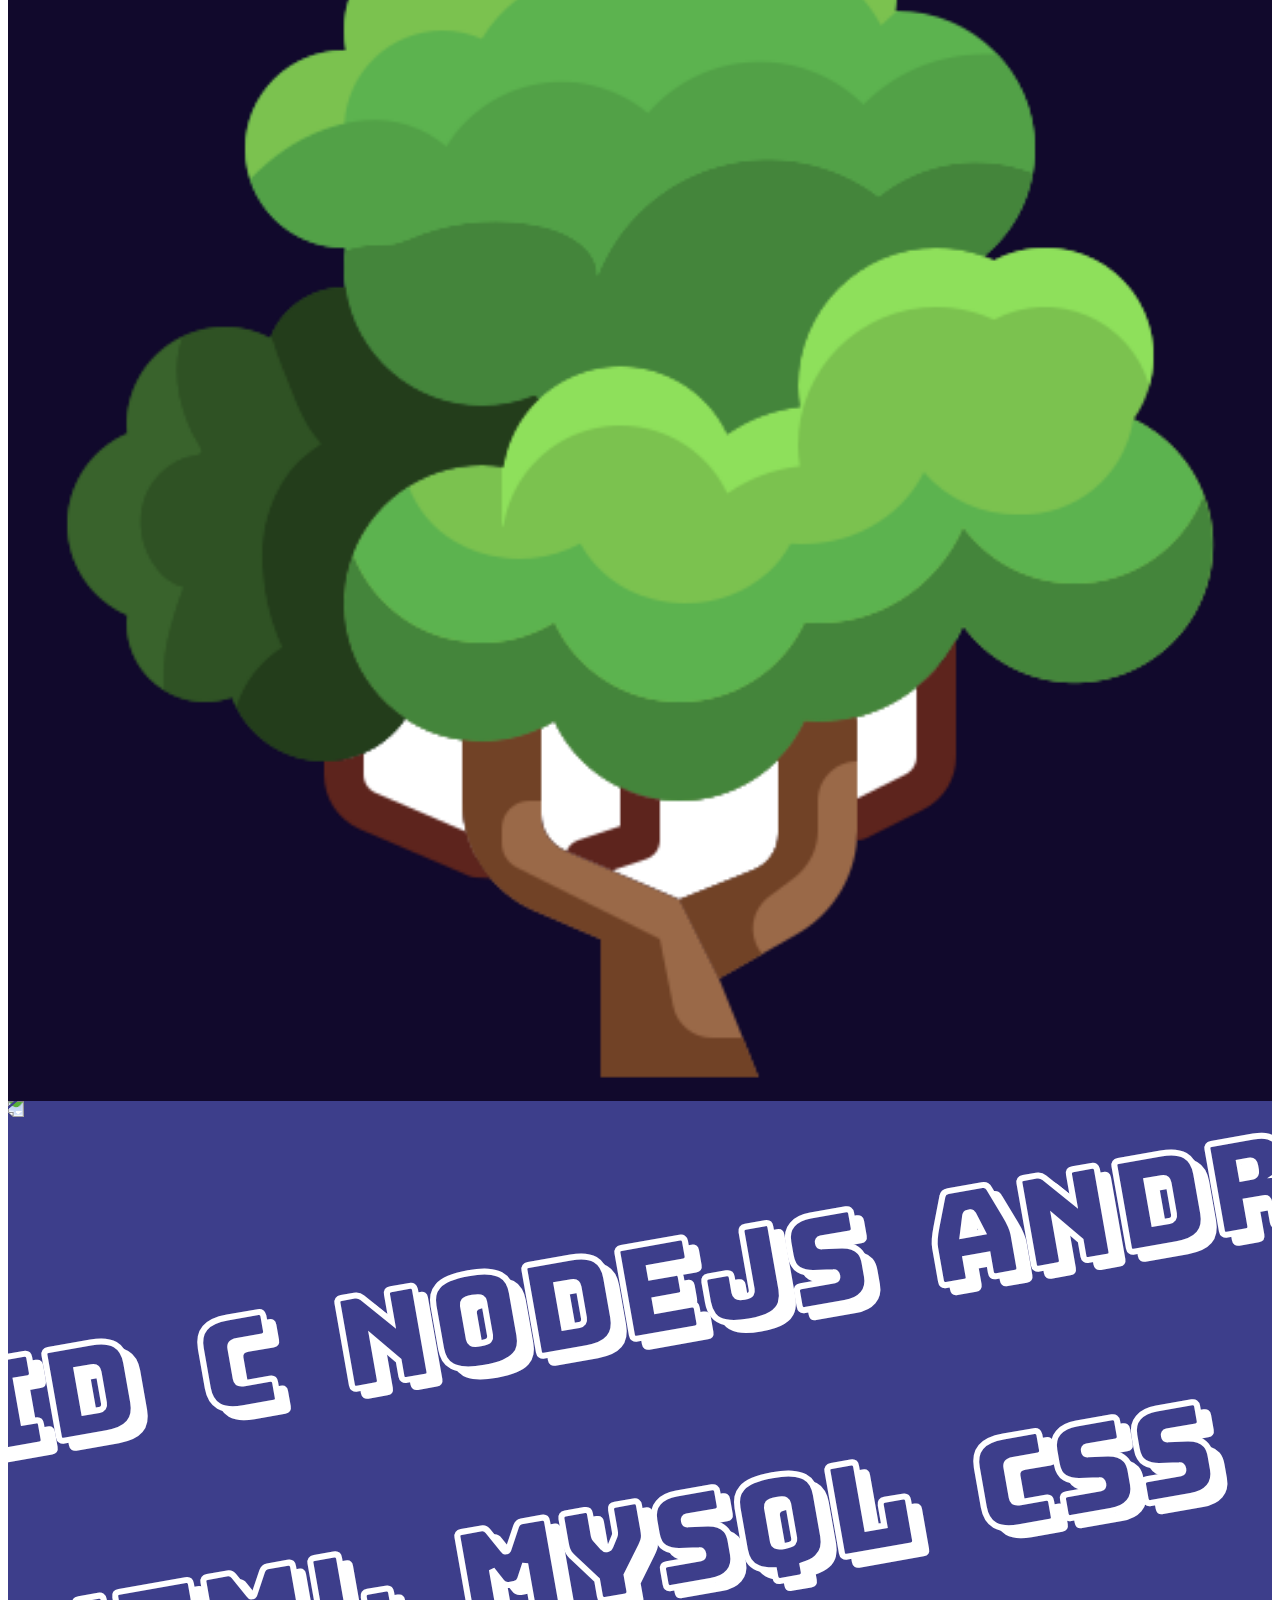
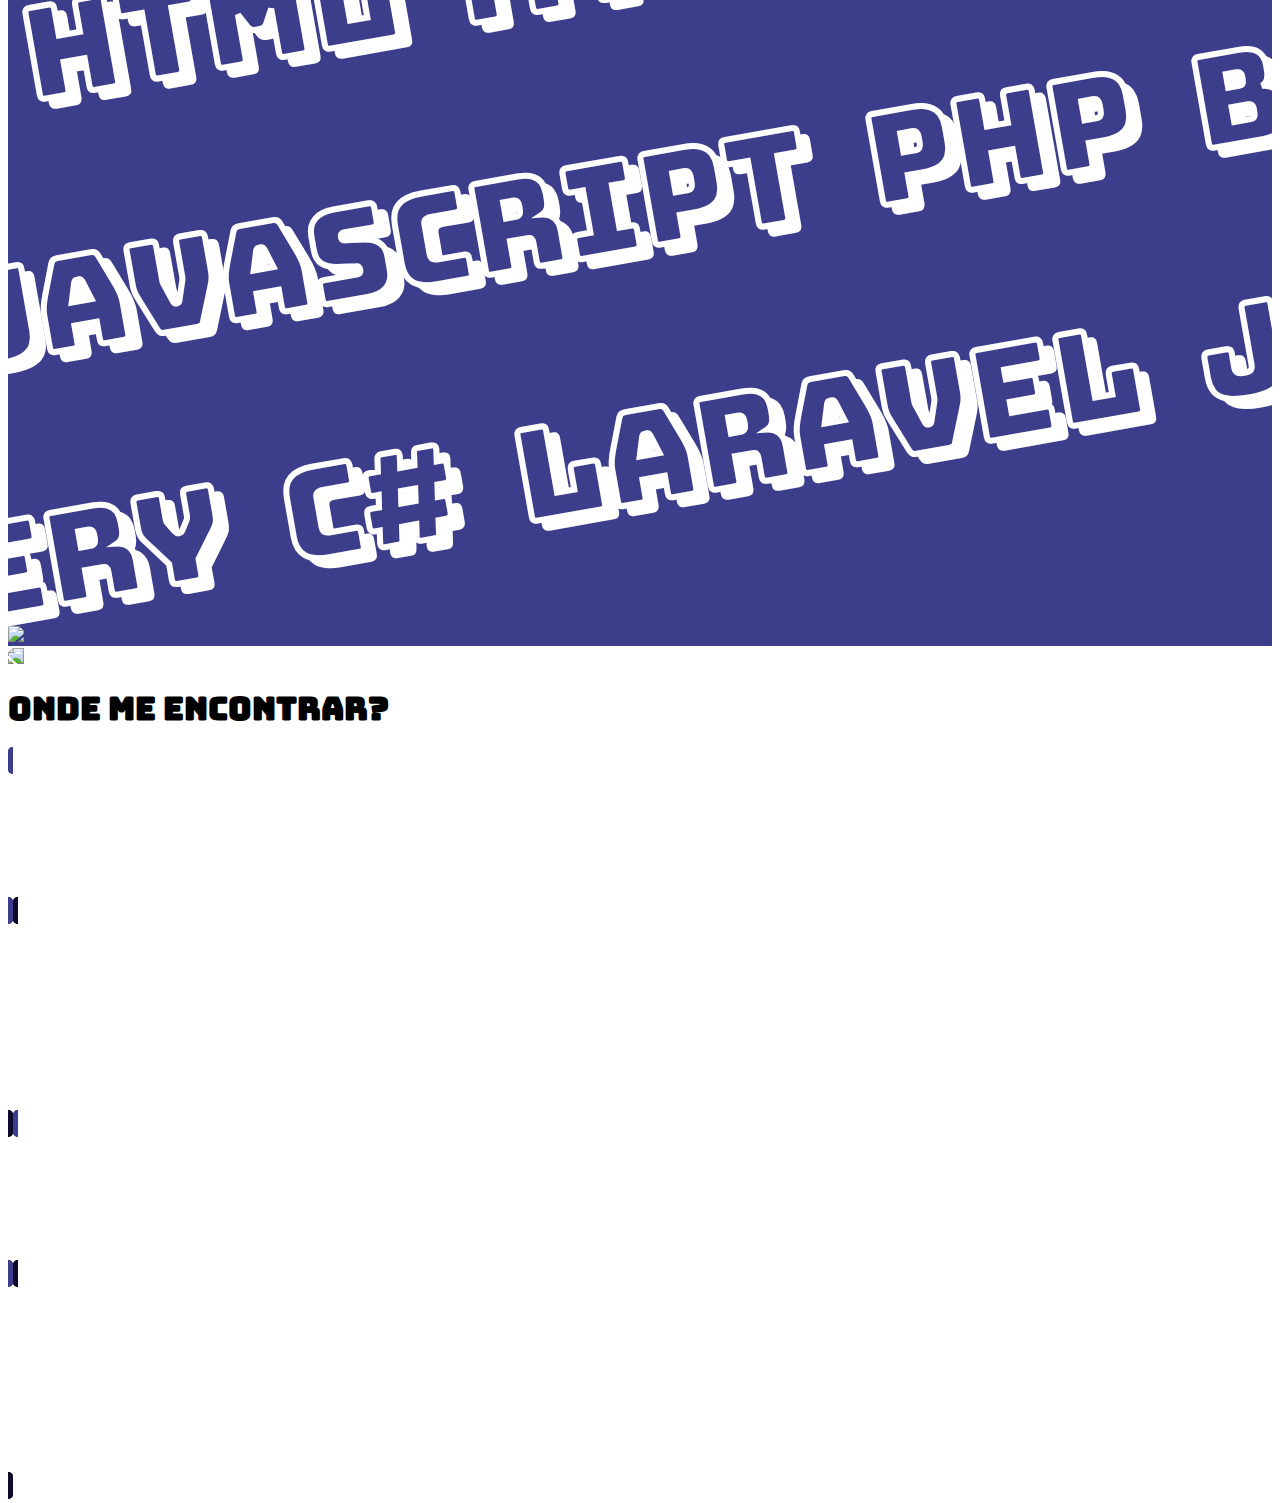
==== commit 5ecc74f5: "Atualizar o index.html" ====
--- a/index.html
+++ b/index.html
@@ -46,7 +46,7 @@
             </div>
             <div class="row px-lg-6" style="color: white;">
                 <p class="h4">
-                    Eu sou o <span class="destaque">Miguel Henrique Guerreiro Silva</span> tenho 20 anos e desde criança sou apaixonado por tecnologia. Sempre fui <span class="destaque">curioso</span> e procurava saber como as coisas funcionavam, em especial objetos eletrônicos ao meu redor funcionavam. Com o passar do tempo adquirindo conhecimento, comecei a me interessar por programação, até que ganhei meu primeiro <span class="destaque">arduino</span>. Com ele eu pude colocar o que eu via e aprendia, em prática. A partir disso migrei para a <span class="destaque">Unity </span> e estudei <span class="destaque">C# </span> para <span class="destaque"> desenvolvimento de jogos </span> e <span class="destaque"> design digital</span>, depois comecei a me interessar por <span class="destaque">desenvolvimento web</span>, aprendendo o básico de <span class="destaque">HTML</span>, <span class="destaque">CSS</span> e <span class="destaque">JavaScript</span>. Enquanto eu completava o Ensino Médio, terminei o curso <span class="destaque">técnico de Desenvolvimento de Sistemas</span> na <span class="destaque">ETEC Dr. Emílio Hernandez Aguilar</span>, tendo a oportunidade de <span class="destaque">liderar</span> uma equipe de 7 pessoas, na entrega de um <span class="destaque">projeto completo de site para a prefeitura da cidade</span>. Terminando o Ensino Médio, ingressei na <span class="destaque">Fatec Franco da Rocha</span>, que é onde estou hoje.                    
+                    Eu sou o <span class="destaque">Miguel Henrique Guerreiro Silva</span> tenho 20 anos e desde criança sou apaixonado por tecnologia. Sempre fui <span class="destaque">curioso</span> e procurava saber como as coisas funcionavam, em especial objetos eletrônicos ao meu redor. Com o passar do tempo adquirindo conhecimento, comecei a me interessar por programação, até que ganhei meu primeiro <span class="destaque">arduino</span>. Com ele eu pude colocar o que eu via e aprendia, em prática. A partir disso migrei para a <span class="destaque">Unity </span> e estudei <span class="destaque">C# </span> para <span class="destaque"> desenvolvimento de jogos </span> e <span class="destaque"> design digital</span>, depois comecei a me interessar por <span class="destaque">desenvolvimento web</span>, aprendendo o básico de <span class="destaque">HTML</span>, <span class="destaque">CSS</span> e <span class="destaque">JavaScript</span>. Enquanto eu completava o Ensino Médio, terminei o curso <span class="destaque">técnico de Desenvolvimento de Sistemas</span> na <span class="destaque">ETEC Dr. Emílio Hernandez Aguilar</span>, tendo a oportunidade de <span class="destaque">liderar</span> uma equipe de 7 pessoas, na entrega de um <span class="destaque">projeto completo de site para a prefeitura da cidade</span>. Terminando o Ensino Médio, ingressei na <span class="destaque">Fatec Franco da Rocha</span>, que é onde estou hoje.                    
                 </p>
             </div>    
         </div>
